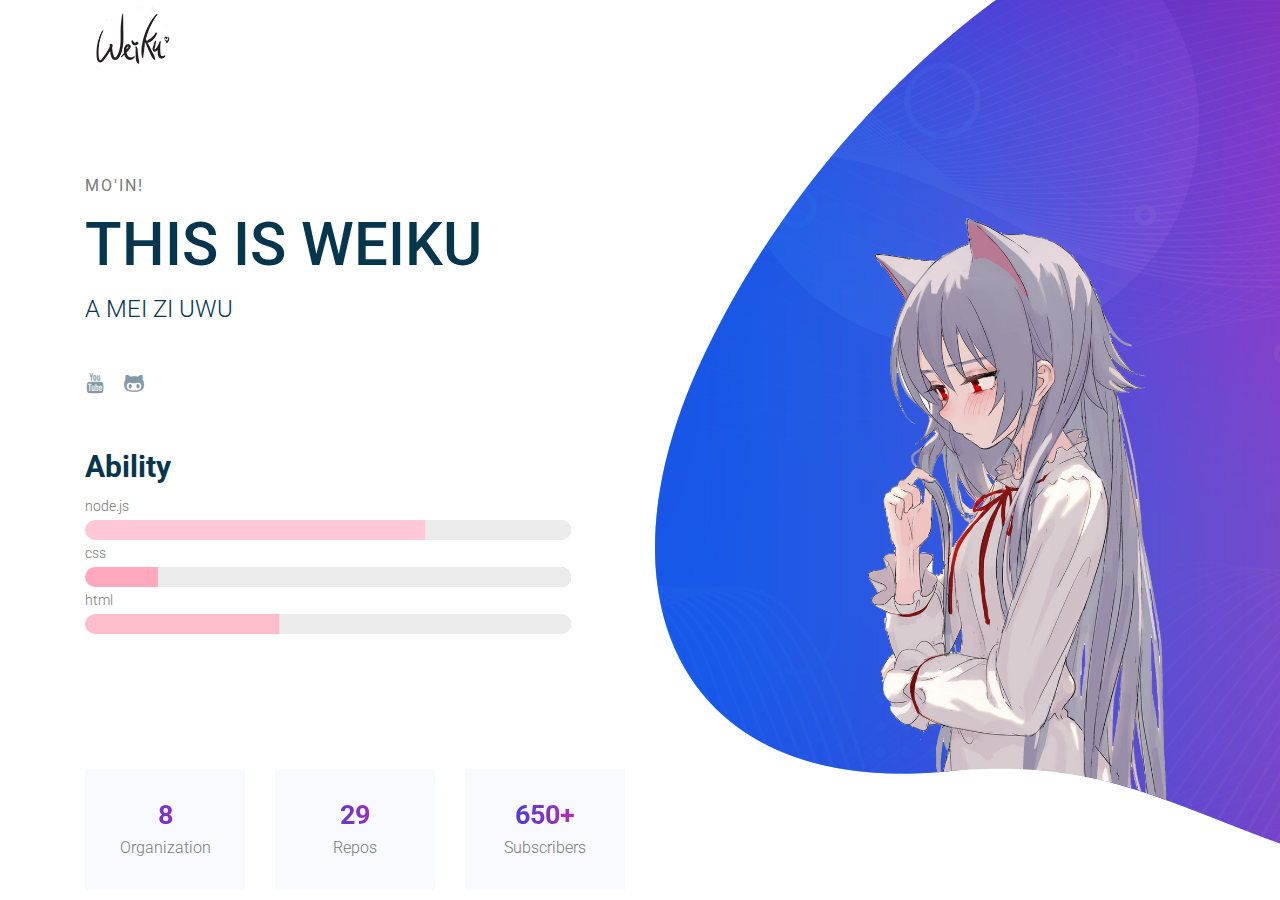
==== index.html @ 19d5941d "Update index.html" ====
<!doctype html>
<html lang="en">

<head>
	<!-- Required meta tags -->
	<title>WeiKuOuO - An Useless Person</title>

	<meta charset="utf-8">
	<meta name="viewport" content="width=device-width, initial-scale=1, shrink-to-fit=no">
	<link rel="icon" href="img/favicon.png" type="image/png">

	<meta property="og:url" content="https://weikuouo.tk" />
	<meta property="og:title" content="WeiKuOuO - An Useless Person" />
	<meta property="og:type" content="website" />
	<meta property="og:description" content="I'm and student who come from Kaohsiung, Taiwan." />
	<meta property="og:image" content="https://weikuouo.tk/img/logo.png" />
	
	<link rel="apple-touch-icon" sizes="198x180" href="https://weikuouo.tk/img/logo.png">
	<link rel="shortcut icon" href="https://weikuouo.tk/img/logo.png">
	<meta name="apple-mobile-web-app-title" content="WeiKuOuO - A Useless Person qwq">
	<meta name="application-name" content="WeiKuOuO - A Useless Person qwq">
	<meta name="msapplication-TileColor" content="#ffb3c6">
	<meta name="msapplication-TileImage" content="https://weikuouo.tk/img/logo.png">
	<meta name="theme-color" content="#ffb3c6">
  
	<!-- Bootstrap CSS -->
	<link rel="stylesheet" href="css/bootstrap.css">
  <link rel="stylesheet" href="css/themify-icons.css">
	<!-- main css -->
	<link rel="stylesheet" href="css/style.css">
</head>

<body>

	<!--================ Start Header Area =================-->
	<header class="header_area">
		<div class="main_menu">
			<nav class="navbar navbar-expand-lg navbar-light">
				<div class="container">
					<!-- Brand and toggle get grouped for better mobile display -->
          <a class="navbar-brand logo_h" href="index.html"><img src="img/logo.png" alt=""></a>
					<a class="navbar-brand logo_inner_page" href="index.html"><img src="img/logo2.png" alt=""></a>      
					<button class="navbar-toggler" type="button" data-toggle="collapse" data-target="#navbarSupportedContent"
					 aria-controls="navbarSupportedContent" aria-expanded="false" aria-label="Toggle navigation">
						<span class="icon-bar"></span>
						<span class="icon-bar"></span>
						<span class="icon-bar"></span>
					</button>
				</div>
			</nav>
		</div>
	</header>
	<!--================ End Header Area =================-->

	<!--================ Start Home Banner Area =================-->
	<section class="home_banner_area">
		<div class="banner_inner">
			<div class="container">
				<div class="row align-items-center justify-content-between">
					<div class="col-lg-6">
						<div class="banner_content">
							<h3>Mo'in!</h3>
							<h1 class="text-uppercase">This is Weiku</h1>
							<h5 class="text-uppercase">A Mei zi uwu</h5>
							<div class="social_icons my-5">
								<a target= "_blank", href="https://www.youtube.com/channel/UCuER7v8bBXWcgDQYhP0sdjA?view_as=subscriber"><i class="ti-youtube"></i></a>
								<a target= "_blank", href="https://github.com/WeiKuOuO"><i class="ti-github"></i></a>
							</div>
						</div>
						<div class="banner_content">
							<h2>Ability</h2>
							<h7>node.js</h7>
							<div class="progressS-bar progressNODEJS-bar--normal">
								<div class="progressNODEJS-bar__bar"></div>
							</div>
							<h7>css</h7>
							<div class="progressS-bar progressCSS-bar--normal">
								<div class="progressCSS-bar__bar"></div>
							</div>
							<h7>html</h7>
							<div class="progressS-bar progressHTML-bar--normal">
								<div class="progressHTML-bar__bar"></div>
							</div>
						</div>
					</div>
					<div class="col-lg-4">
						<div class="home_right_img">
							<img class="img-fluid" src="img/banner/home-right.png" alt="">
						</div>
					</div>
				</div>
			</div>
		</div>
		
	</section>
	
	<section class="statistics_area">
		<div class="container">
			<div class="row justify-content-lg-start justify-content-center">
				<div class="col-lg-2 col-md-3">
					<div class="statistics_item">
						<h3><span class="counter">8</span></h3>
						<p>Organization</p>
					</div>
				</div>
				<div class="col-lg-2 col-md-3">
					<div class="statistics_item">
						<h3><span class="counter">29</span></h3>
						<p>Repos</p>
					</div>
				</div>
				<div class="col-lg-2 col-md-3">
					<div class="statistics_item">
						<h3><span class="counter">650+</span></h3>
						<p>Subscribers</p>
					</div>
				</div>
			</div>
		</div>
	</section>




	<!-- Optional JavaScript -->
	<!-- jQuery first, then Popper.js, then Bootstrap JS -->
	<script src="js/jquery-3.2.1.min.js"></script>
	<script src="js/popper.js"></script>
	<script src="js/bootstrap.min.js"></script>
	<script src="js/stellar.js"></script>
	<script src="vendors/isotope/imagesloaded.pkgd.min.js"></script>
	<script src="vendors/isotope/isotope-min.js"></script>
	<script src="vendors/owl-carousel/owl.carousel.min.js"></script>
	<script src="js/jquery.ajaxchimp.min.js"></script>
	<script src="js/mail-script.js"></script>
	<!--gmaps Js-->
	<script src="https://maps.googleapis.com/maps/api/js?key=AIzaSyCjCGmQ0Uq4exrzdcL6rvxywDDOvfAu6eE"></script>
	<script src="js/gmaps.min.js"></script>
	<script src="js/theme.js"></script>
</body>

</html>
---- css/themify-icons.css ----
@font-face {
	font-family: 'themify';
	src:url('../fonts/themify.eot?-fvbane');
	src:url('../fonts/themify.eot?#iefix-fvbane') format('embedded-opentype'),
		url('../fonts/themify.woff?-fvbane') format('woff'),
		url('../fonts/themify.ttf?-fvbane') format('truetype'),
		url('../fonts/themify.svg?-fvbane#themify') format('svg');
	font-weight: normal;
	font-style: normal;
}

[class^="ti-"], [class*=" ti-"] {
	font-family: 'themify';
	speak: none;
	font-style: normal;
	font-weight: normal;
	font-variant: normal;
	text-transform: none;
	line-height: 1;

	/* Better Font Rendering =========== */
	-webkit-font-smoothing: antialiased;
	-moz-osx-font-smoothing: grayscale;
}

.ti-wand:before {
	content: "\e600";
}
.ti-volume:before {
	content: "\e601";
}
.ti-user:before {
	content: "\e602";
}
.ti-unlock:before {
	content: "\e603";
}
.ti-unlink:before {
	content: "\e604";
}
.ti-trash:before {
	content: "\e605";
}
.ti-thought:before {
	content: "\e606";
}
.ti-target:before {
	content: "\e607";
}
.ti-tag:before {
	content: "\e608";
}
.ti-tablet:before {
	content: "\e609";
}
.ti-star:before {
	content: "\e60a";
}
.ti-spray:before {
	content: "\e60b";
}
.ti-signal:before {
	content: "\e60c";
}
.ti-shopping-cart:before {
	content: "\e60d";
}
.ti-shopping-cart-full:before {
	content: "\e60e";
}
.ti-settings:before {
	content: "\e60f";
}
.ti-search:before {
	content: "\e610";
}
.ti-zoom-in:before {
	content: "\e611";
}
.ti-zoom-out:before {
	content: "\e612";
}
.ti-cut:before {
	content: "\e613";
}
.ti-ruler:before {
	content: "\e614";
}
.ti-ruler-pencil:before {
	content: "\e615";
}
.ti-ruler-alt:before {
	content: "\e616";
}
.ti-bookmark:before {
	content: "\e617";
}
.ti-bookmark-alt:before {
	content: "\e618";
}
.ti-reload:before {
	content: "\e619";
}
.ti-plus:before {
	content: "\e61a";
}
.ti-pin:before {
	content: "\e61b";
}
.ti-pencil:before {
	content: "\e61c";
}
.ti-pencil-alt:before {
	content: "\e61d";
}
.ti-paint-roller:before {
	content: "\e61e";
}
.ti-paint-bucket:before {
	content: "\e61f";
}
.ti-na:before {
	content: "\e620";
}
.ti-mobile:before {
	content: "\e621";
}
.ti-minus:before {
	content: "\e622";
}
.ti-medall:before {
	content: "\e623";
}
.ti-medall-alt:before {
	content: "\e624";
}
.ti-marker:before {
	content: "\e625";
}
.ti-marker-alt:before {
	content: "\e626";
}
.ti-arrow-up:before {
	content: "\e627";
}
.ti-arrow-right:before {
	content: "\e628";
}
.ti-arrow-left:before {
	content: "\e629";
}
.ti-arrow-down:before {
	content: "\e62a";
}
.ti-lock:before {
	content: "\e62b";
}
.ti-location-arrow:before {
	content: "\e62c";
}
.ti-link:before {
	content: "\e62d";
}
.ti-layout:before {
	content: "\e62e";
}
.ti-layers:before {
	content: "\e62f";
}
.ti-layers-alt:before {
	content: "\e630";
}
.ti-key:before {
	content: "\e631";
}
.ti-import:before {
	content: "\e632";
}
.ti-image:before {
	content: "\e633";
}
.ti-heart:before {
	content: "\e634";
}
.ti-heart-broken:before {
	content: "\e635";
}
.ti-hand-stop:before {
	content: "\e636";
}
.ti-hand-open:before {
	content: "\e637";
}
.ti-hand-drag:before {
	content: "\e638";
}
.ti-folder:before {
	content: "\e639";
}
.ti-flag:before {
	content: "\e63a";
}
.ti-flag-alt:before {
	content: "\e63b";
}
.ti-flag-alt-2:before {
	content: "\e63c";
}
.ti-eye:before {
	content: "\e63d";
}
.ti-export:before {
	content: "\e63e";
}
.ti-exchange-vertical:before {
	content: "\e63f";
}
.ti-desktop:before {
	content: "\e640";
}
.ti-cup:before {
	content: "\e641";
}
.ti-crown:before {
	content: "\e642";
}
.ti-comments:before {
	content: "\e643";
}
.ti-comment:before {
	content: "\e644";
}
.ti-comment-alt:before {
	content: "\e645";
}
.ti-close:before {
	content: "\e646";
}
.ti-clip:before {
	content: "\e647";
}
.ti-angle-up:before {
	content: "\e648";
}
.ti-angle-right:before {
	content: "\e649";
}
.ti-angle-left:before {
	content: "\e64a";
}
.ti-angle-down:before {
	content: "\e64b";
}
.ti-check:before {
	content: "\e64c";
}
.ti-check-box:before {
	content: "\e64d";
}
.ti-camera:before {
	content: "\e64e";
}
.ti-announcement:before {
	content: "\e64f";
}
.ti-brush:before {
	content: "\e650";
}
.ti-briefcase:before {
	content: "\e651";
}
.ti-bolt:before {
	content: "\e652";
}
.ti-bolt-alt:before {
	content: "\e653";
}
.ti-blackboard:before {
	content: "\e654";
}
.ti-bag:before {
	content: "\e655";
}
.ti-move:before {
	content: "\e656";
}
.ti-arrows-vertical:before {
	content: "\e657";
}
.ti-arrows-horizontal:before {
	content: "\e658";
}
.ti-fullscreen:before {
	content: "\e659";
}
.ti-arrow-top-right:before {
	content: "\e65a";
}
.ti-arrow-top-left:before {
	content: "\e65b";
}
.ti-arrow-circle-up:before {
	content: "\e65c";
}
.ti-arrow-circle-right:before {
	content: "\e65d";
}
.ti-arrow-circle-left:before {
	content: "\e65e";
}
.ti-arrow-circle-down:before {
	content: "\e65f";
}
.ti-angle-double-up:before {
	content: "\e660";
}
.ti-angle-double-right:before {
	content: "\e661";
}
.ti-angle-double-left:before {
	content: "\e662";
}
.ti-angle-double-down:before {
	content: "\e663";
}
.ti-zip:before {
	content: "\e664";
}
.ti-world:before {
	content: "\e665";
}
.ti-wheelchair:before {
	content: "\e666";
}
.ti-view-list:before {
	content: "\e667";
}
.ti-view-list-alt:before {
	content: "\e668";
}
.ti-view-grid:before {
	content: "\e669";
}
.ti-uppercase:before {
	content: "\e66a";
}
.ti-upload:before {
	content: "\e66b";
}
.ti-underline:before {
	content: "\e66c";
}
.ti-truck:before {
	content: "\e66d";
}
.ti-timer:before {
	content: "\e66e";
}
.ti-ticket:before {
	content: "\e66f";
}
.ti-thumb-up:before {
	content: "\e670";
}
.ti-thumb-down:before {
	content: "\e671";
}
.ti-text:before {
	content: "\e672";
}
.ti-stats-up:before {
	content: "\e673";
}
.ti-stats-down:before {
	content: "\e674";
}
.ti-split-v:before {
	content: "\e675";
}
.ti-split-h:before {
	content: "\e676";
}
.ti-smallcap:before {
	content: "\e677";
}
.ti-shine:before {
	content: "\e678";
}
.ti-shift-right:before {
	content: "\e679";
}
.ti-shift-left:before {
	content: "\e67a";
}
.ti-shield:before {
	content: "\e67b";
}
.ti-notepad:before {
	content: "\e67c";
}
.ti-server:before {
	content: "\e67d";
}
.ti-quote-right:before {
	content: "\e67e";
}
.ti-quote-left:before {
	content: "\e67f";
}
.ti-pulse:before {
	content: "\e680";
}
.ti-printer:before {
	content: "\e681";
}
.ti-power-off:before {
	content: "\e682";
}
.ti-plug:before {
	content: "\e683";
}
.ti-pie-chart:before {
	content: "\e684";
}
.ti-paragraph:before {
	content: "\e685";
}
.ti-panel:before {
	content: "\e686";
}
.ti-package:before {
	content: "\e687";
}
.ti-music:before {
	content: "\e688";
}
.ti-music-alt:before {
	content: "\e689";
}
.ti-mouse:before {
	content: "\e68a";
}
.ti-mouse-alt:before {
	content: "\e68b";
}
.ti-money:before {
	content: "\e68c";
}
.ti-microphone:before {
	content: "\e68d";
}
.ti-menu:before {
	content: "\e68e";
}
.ti-menu-alt:before {
	content: "\e68f";
}
.ti-map:before {
	content: "\e690";
}
.ti-map-alt:before {
	content: "\e691";
}
.ti-loop:before {
	content: "\e692";
}
.ti-location-pin:before {
	content: "\e693";
}
.ti-list:before {
	content: "\e694";
}
.ti-light-bulb:before {
	content: "\e695";
}
.ti-Italic:before {
	content: "\e696";
}
.ti-info:before {
	content: "\e697";
}
.ti-infinite:before {
	content: "\e698";
}
.ti-id-badge:before {
	content: "\e699";
}
.ti-hummer:before {
	content: "\e69a";
}
.ti-home:before {
	content: "\e69b";
}
.ti-help:before {
	content: "\e69c";
}
.ti-headphone:before {
	content: "\e69d";
}
.ti-harddrives:before {
	content: "\e69e";
}
.ti-harddrive:before {
	content: "\e69f";
}
.ti-gift:before {
	content: "\e6a0";
}
.ti-game:before {
	content: "\e6a1";
}
.ti-filter:before {
	content: "\e6a2";
}
.ti-files:before {
	content: "\e6a3";
}
.ti-file:before {
	content: "\e6a4";
}
.ti-eraser:before {
	content: "\e6a5";
}
.ti-envelope:before {
	content: "\e6a6";
}
.ti-download:before {
	content: "\e6a7";
}
.ti-direction:before {
	content: "\e6a8";
}
.ti-direction-alt:before {
	content: "\e6a9";
}
.ti-dashboard:before {
	content: "\e6aa";
}
.ti-control-stop:before {
	content: "\e6ab";
}
.ti-control-shuffle:before {
	content: "\e6ac";
}
.ti-control-play:before {
	content: "\e6ad";
}
.ti-control-pause:before {
	content: "\e6ae";
}
.ti-control-forward:before {
	content: "\e6af";
}
.ti-control-backward:before {
	content: "\e6b0";
}
.ti-cloud:before {
	content: "\e6b1";
}
.ti-cloud-up:before {
	content: "\e6b2";
}
.ti-cloud-down:before {
	content: "\e6b3";
}
.ti-clipboard:before {
	content: "\e6b4";
}
.ti-car:before {
	content: "\e6b5";
}
.ti-calendar:before {
	content: "\e6b6";
}
.ti-book:before {
	content: "\e6b7";
}
.ti-bell:before {
	content: "\e6b8";
}
.ti-basketball:before {
	content: "\e6b9";
}
.ti-bar-chart:before {
	content: "\e6ba";
}
.ti-bar-chart-alt:before {
	content: "\e6bb";
}
.ti-back-right:before {
	content: "\e6bc";
}
.ti-back-left:before {
	content: "\e6bd";
}
.ti-arrows-corner:before {
	content: "\e6be";
}
.ti-archive:before {
	content: "\e6bf";
}
.ti-anchor:before {
	content: "\e6c0";
}
.ti-align-right:before {
	content: "\e6c1";
}
.ti-align-left:before {
	content: "\e6c2";
}
.ti-align-justify:before {
	content: "\e6c3";
}
.ti-align-center:before {
	content: "\e6c4";
}
.ti-alert:before {
	content: "\e6c5";
}
.ti-alarm-clock:before {
	content: "\e6c6";
}
.ti-agenda:before {
	content: "\e6c7";
}
.ti-write:before {
	content: "\e6c8";
}
.ti-window:before {
	content: "\e6c9";
}
.ti-widgetized:before {
	content: "\e6ca";
}
.ti-widget:before {
	content: "\e6cb";
}
.ti-widget-alt:before {
	content: "\e6cc";
}
.ti-wallet:before {
	content: "\e6cd";
}
.ti-video-clapper:before {
	content: "\e6ce";
}
.ti-video-camera:before {
	content: "\e6cf";
}
.ti-vector:before {
	content: "\e6d0";
}
.ti-themify-logo:before {
	content: "\e6d1";
}
.ti-themify-favicon:before {
	content: "\e6d2";
}
.ti-themify-favicon-alt:before {
	content: "\e6d3";
}
.ti-support:before {
	content: "\e6d4";
}
.ti-stamp:before {
	content: "\e6d5";
}
.ti-split-v-alt:before {
	content: "\e6d6";
}
.ti-slice:before {
	content: "\e6d7";
}
.ti-shortcode:before {
	content: "\e6d8";
}
.ti-shift-right-alt:before {
	content: "\e6d9";
}
.ti-shift-left-alt:before {
	content: "\e6da";
}
.ti-ruler-alt-2:before {
	content: "\e6db";
}
.ti-receipt:before {
	content: "\e6dc";
}
.ti-pin2:before {
	content: "\e6dd";
}
.ti-pin-alt:before {
	content: "\e6de";
}
.ti-pencil-alt2:before {
	content: "\e6df";
}
.ti-palette:before {
	content: "\e6e0";
}
.ti-more:before {
	content: "\e6e1";
}
.ti-more-alt:before {
	content: "\e6e2";
}
.ti-microphone-alt:before {
	content: "\e6e3";
}
.ti-magnet:before {
	content: "\e6e4";
}
.ti-line-double:before {
	content: "\e6e5";
}
.ti-line-dotted:before {
	content: "\e6e6";
}
.ti-line-dashed:before {
	content: "\e6e7";
}
.ti-layout-width-full:before {
	content: "\e6e8";
}
.ti-layout-width-default:before {
	content: "\e6e9";
}
.ti-layout-width-default-alt:before {
	content: "\e6ea";
}
.ti-layout-tab:before {
	content: "\e6eb";
}
.ti-layout-tab-window:before {
	content: "\e6ec";
}
.ti-layout-tab-v:before {
	content: "\e6ed";
}
.ti-layout-tab-min:before {
	content: "\e6ee";
}
.ti-layout-slider:before {
	content: "\e6ef";
}
.ti-layout-slider-alt:before {
	content: "\e6f0";
}
.ti-layout-sidebar-right:before {
	content: "\e6f1";
}
.ti-layout-sidebar-none:before {
	content: "\e6f2";
}
.ti-layout-sidebar-left:before {
	content: "\e6f3";
}
.ti-layout-placeholder:before {
	content: "\e6f4";
}
.ti-layout-menu:before {
	content: "\e6f5";
}
.ti-layout-menu-v:before {
	content: "\e6f6";
}
.ti-layout-menu-separated:before {
	content: "\e6f7";
}
.ti-layout-menu-full:before {
	content: "\e6f8";
}
.ti-layout-media-right-alt:before {
	content: "\e6f9";
}
.ti-layout-media-right:before {
	content: "\e6fa";
}
.ti-layout-media-overlay:before {
	content: "\e6fb";
}
.ti-layout-media-overlay-alt:before {
	content: "\e6fc";
}
.ti-layout-media-overlay-alt-2:before {
	content: "\e6fd";
}
.ti-layout-media-left-alt:before {
	content: "\e6fe";
}
.ti-layout-media-left:before {
	content: "\e6ff";
}
.ti-layout-media-center-alt:before {
	content: "\e700";
}
.ti-layout-media-center:before {
	content: "\e701";
}
.ti-layout-list-thumb:before {
	content: "\e702";
}
.ti-layout-list-thumb-alt:before {
	content: "\e703";
}
.ti-layout-list-post:before {
	content: "\e704";
}
.ti-layout-list-large-image:before {
	content: "\e705";
}
.ti-layout-line-solid:before {
	content: "\e706";
}
.ti-layout-grid4:before {
	content: "\e707";
}
.ti-layout-grid3:before {
	content: "\e708";
}
.ti-layout-grid2:before {
	content: "\e709";
}
.ti-layout-grid2-thumb:before {
	content: "\e70a";
}
.ti-layout-cta-right:before {
	content: "\e70b";
}
.ti-layout-cta-left:before {
	content: "\e70c";
}
.ti-layout-cta-center:before {
	content: "\e70d";
}
.ti-layout-cta-btn-right:before {
	content: "\e70e";
}
.ti-layout-cta-btn-left:before {
	content: "\e70f";
}
.ti-layout-column4:before {
	content: "\e710";
}
.ti-layout-column3:before {
	content: "\e711";
}
.ti-layout-column2:before {
	content: "\e712";
}
.ti-layout-accordion-separated:before {
	content: "\e713";
}
.ti-layout-accordion-merged:before {
	content: "\e714";
}
.ti-layout-accordion-list:before {
	content: "\e715";
}
.ti-ink-pen:before {
	content: "\e716";
}
.ti-info-alt:before {
	content: "\e717";
}
.ti-help-alt:before {
	content: "\e718";
}
.ti-headphone-alt:before {
	content: "\e719";
}
.ti-hand-point-up:before {
	content: "\e71a";
}
.ti-hand-point-right:before {
	content: "\e71b";
}
.ti-hand-point-left:before {
	content: "\e71c";
}
.ti-hand-point-down:before {
	content: "\e71d";
}
.ti-gallery:before {
	content: "\e71e";
}
.ti-face-smile:before {
	content: "\e71f";
}
.ti-face-sad:before {
	content: "\e720";
}
.ti-credit-card:before {
	content: "\e721";
}
.ti-control-skip-forward:before {
	content: "\e722";
}
.ti-control-skip-backward:before {
	content: "\e723";
}
.ti-control-record:before {
	content: "\e724";
}
.ti-control-eject:before {
	content: "\e725";
}
.ti-comments-smiley:before {
	content: "\e726";
}
.ti-brush-alt:before {
	content: "\e727";
}
.ti-youtube:before {
	content: "\e728";
}
.ti-vimeo:before {
	content: "\e729";
}
.ti-twitter:before {
	content: "\e72a";
}
.ti-time:before {
	content: "\e72b";
}
.ti-tumblr:before {
	content: "\e72c";
}
.ti-skype:before {
	content: "\e72d";
}
.ti-share:before {
	content: "\e72e";
}
.ti-share-alt:before {
	content: "\e72f";
}
.ti-rocket:before {
	content: "\e730";
}
.ti-pinterest:before {
	content: "\e731";
}
.ti-new-window:before {
	content: "\e732";
}
.ti-microsoft:before {
	content: "\e733";
}
.ti-list-ol:before {
	content: "\e734";
}
.ti-linkedin:before {
	content: "\e735";
}
.ti-layout-sidebar-2:before {
	content: "\e736";
}
.ti-layout-grid4-alt:before {
	content: "\e737";
}
.ti-layout-grid3-alt:before {
	content: "\e738";
}
.ti-layout-grid2-alt:before {
	content: "\e739";
}
.ti-layout-column4-alt:before {
	content: "\e73a";
}
.ti-layout-column3-alt:before {
	content: "\e73b";
}
.ti-layout-column2-alt:before {
	content: "\e73c";
}
.ti-instagram:before {
	content: "\e73d";
}
.ti-google:before {
	content: "\e73e";
}
.ti-github:before {
	content: "\e73f";
}
.ti-flickr:before {
	content: "\e740";
}
.ti-facebook:before {
	content: "\e741";
}
.ti-dropbox:before {
	content: "\e742";
}
.ti-dribbble:before {
	content: "\e743";
}
.ti-apple:before {
	content: "\e744";
}
.ti-android:before {
	content: "\e745";
}
.ti-save:before {
	content: "\e746";
}
.ti-save-alt:before {
	content: "\e747";
}
.ti-yahoo:before {
	content: "\e748";
}
.ti-wordpress:before {
	content: "\e749";
}
.ti-vimeo-alt:before {
	content: "\e74a";
}
.ti-twitter-alt:before {
	content: "\e74b";
}
.ti-tumblr-alt:before {
	content: "\e74c";
}
.ti-trello:before {
	content: "\e74d";
}
.ti-stack-overflow:before {
	content: "\e74e";
}
.ti-soundcloud:before {
	content: "\e74f";
}
.ti-sharethis:before {
	content: "\e750";
}
.ti-sharethis-alt:before {
	content: "\e751";
}
.ti-reddit:before {
	content: "\e752";
}
.ti-pinterest-alt:before {
	content: "\e753";
}
.ti-microsoft-alt:before {
	content: "\e754";
}
.ti-linux:before {
	content: "\e755";
}
.ti-jsfiddle:before {
	content: "\e756";
}
.ti-joomla:before {
	content: "\e757";
}
.ti-html5:before {
	content: "\e758";
}
.ti-flickr-alt:before {
	content: "\e759";
}
.ti-email:before {
	content: "\e75a";
}
.ti-drupal:before {
	content: "\e75b";
}
.ti-dropbox-alt:before {
	content: "\e75c";
}
.ti-css3:before {
	content: "\e75d";
}
.ti-rss:before {
	content: "\e75e";
}
.ti-rss-alt:before {
	content: "\e75f";
}
---- css/style.css ----
@import url("https://fonts.googleapis.com/css?family=Roboto:300,400,500,700");body{font-size:14px;line-height:27px;font-weight:300;font-family:"Roboto",sans-serif;color:#797979}h1,h2,h3,h4,h5,h6{font-family:"Roboto",sans-serif;font-weight:700;color:#05364d}.section-margin{margin:50px 0}@media (min-width: 600px){.section-margin{margin:80px 0}}@media (min-width: 1200px){.section-margin{margin:120px 0}}@media (min-width: 1200px){.pb-xl-300px{padding-bottom:300px !important}}ul{list-style-type:none;margin:0;padding:0}.list{list-style:none;margin:0px;padding:0px}a{text-decoration:none;transition:all 0.3s ease-in-out}a:hover,a:focus{text-decoration:none;outline:none}button:focus{outline:none;box-shadow:none}button.primary_btn{border:0}.mt-25{margin-top:25px}.p0{padding-left:0px;padding-right:0px}.white_bg{background:#fff !important}.mb-50{margin-bottom:50px}.ml-15{margin-left:15px}.ml-20{margin-left:20px}.mt-35{margin-top:35px}.mt-40{margin-top:40px}.mt-50{margin-top:50px}.section_gap{padding:140px 0}@media (max-width: 1199px){.section_gap{padding:80px 0}}.section_gap_top{padding-top:140px}@media (max-width: 1199px){.section_gap_top{padding-top:80px}}.section_gap_bottom{padding-bottom:140px}@media (max-width: 1199px){.section_gap_bottom{padding-bottom:80px}}.main_title{margin-bottom:80px}@media (max-width: 1199px){.main_title{margin-bottom:40px}}.main_title p.top_text{text-transform:uppercase;letter-spacing:2px;font-weight:500;position:relative;margin-bottom:10px}.main_title p.top_text span{position:relative;top:-2px;display:inline-block;margin-left:5px;width:80px;height:4px;background:rgba(237,35,159,0.6);filter:blur(4px);-o-filter:blur(4px);-ms-filter:blur(4px);-moz-filter:blur(4px);-webkit-filter:blur(4px);border-radius:5px}.main_title h2{font-size:42px;font-weight:700;margin-bottom:0px;line-height:52px;text-transform:capitalize}@media (max-width: 767px){.main_title h2{font-size:30px;line-height:34px}}@media (max-width: 991px){.main_title h2 br{display:none}}.gradient-bg,.primary_btn2:before,.navbar .nav .nav-item.submenu ul .nav-item:hover .nav-link,.footer_area .footer_social a:hover{background:-webkit-linear-gradient(90deg, #1345e6 0%, #ed239f 100%);background:-moz-linear-gradient(90deg, #1345e6 0%, #ed239f 100%);background:-o-linear-gradient(90deg, #1345e6 0%, #ed239f 100%);background:linear-gradient(90deg, #1345e6 0%, #ed239f 100%)}.border-gradient{border-image:-webkit-linear-gradient(90deg, #1345e6 0%, #ed239f 100%);border-image:-moz-linear-gradient(90deg, #1345e6 0%, #ed239f 100%);border-image:-o-linear-gradient(90deg, #1345e6 0%, #ed239f 100%);border-image:linear-gradient(90deg, #1345e6 0%, #ed239f 100%)}.gradient-bg2{background:-webkit-linear-gradient(90deg, #1345e6 0%, #ed239f 100%);background:-moz-linear-gradient(90deg, #1345e6 0%, #ed239f 100%);background:-o-linear-gradient(90deg, #1345e6 0%, #ed239f 100%);background:linear-gradient(90deg, #1345e6 0%, #ed239f 100%)}.gradient-color,.home_banner_area .banner_content .social_icons a:hover,.statistics_item h3{background:-webkit-linear-gradient(90deg, #1345e6 0%, #ed239f 100%);background:-moz-linear-gradient(90deg, #1345e6 0%, #ed239f 100%);background:-o-linear-gradient(90deg, #1345e6 0%, #ed239f 100%);background:linear-gradient(90deg, #1345e6 0%, #ed239f 100%);-webkit-background-clip:text;-webkit-text-fill-color:transparent}.primary_btn{display:inline-block;background:linear-gradient(to right, #1345e6 0%, #ed239f 51%, #1345e6 100%);color:#fff;letter-spacing:0px;font-family:"Roboto",sans-serif;font-weight:500;font-size:14px;line-height:50px;padding:0 38px;outline:none !important;text-align:center;cursor:pointer;text-transform:uppercase;border-radius:5px;background-size:200% auto}.primary_btn:hover{background-position:right center;color:#fff}.primary_btn2{font-size:13px;font-weight:500;text-transform:uppercase;color:#05364d;display:inline-block;position:relative;-webkit-transition:all 0.4s ease 0s;-moz-transition:all 0.4s ease 0s;-o-transition:all 0.4s ease 0s;transition:all 0.4s ease 0s}.primary_btn2:before{content:'';position:absolute;left:0px;bottom:-2px;width:50px;height:2px;-webkit-transition:all 0.4s ease 0s;-moz-transition:all 0.4s ease 0s;-o-transition:all 0.4s ease 0s;transition:all 0.4s ease 0s}.overlay{position:absolute;left:0;top:0;height:100%;width:100%}.header_area{position:absolute;width:100%;z-index:9999;background:transparent}.header_area .logo_inner_page{display:none}.header_area.header_inner_page .navbar-brand{display:none}.header_area.header_inner_page .logo_inner_page{display:block}.header_area .menu_nav{width:100%;margin-left:140px}@media (max-width: 991px){.header_area .menu_nav{margin-left:0px}}.header_area .navbar-brand{margin-right:0px}.header_area.navbar_fixed .main_menu{position:fixed;width:100%;top:-70px;left:0;right:0;background:#ffffff;transform:translateY(70px);transition:transform 500ms ease, background 500ms ease;-webkit-transition:transform 500ms ease, background 500ms ease;box-shadow:0px 3px 16px 0px rgba(0,0,0,0.1)}.header_area.navbar_fixed .main_menu .navbar .nav .nav-item .nav-link{line-height:70px}.navbar{background:transparent;padding:0px;border:0px;border-radius:0px;width:100%}.navbar .nav .nav-item{margin-right:40px}.navbar .nav .nav-item .nav-link{font:500 14px/100px "Roboto",sans-serif;text-transform:uppercase;color:#05364d;padding:0px;font-size:12px;display:inline-block}.navbar .nav .nav-item .nav-link:after{display:none}.navbar .nav .nav-item:hover .nav-link,.navbar .nav .nav-item.active .nav-link{color:#efb6df}.navbar .nav .nav-item.submenu{position:relative}.navbar .nav .nav-item.submenu ul{border:none;padding:0px;border-radius:0px;box-shadow:none;margin:0px;background:#fff}@media (min-width: 992px){.navbar .nav .nav-item.submenu ul{position:absolute;top:120%;left:0px;min-width:200px;text-align:left;opacity:0;transition:all 300ms ease-in;visibility:hidden;display:block;border:none;padding:0px;border-radius:0px;box-shadow:0px 10px 30px 0px rgba(0,0,0,0.1)}}.navbar .nav .nav-item.submenu ul:before{content:"";width:0;height:0;border-style:solid;border-width:10px 10px 0 10px;border-color:#eeeeee transparent transparent transparent;position:absolute;right:24px;top:45px;z-index:3;opacity:0;transition:all 400ms linear}.navbar .nav .nav-item.submenu ul .nav-item{display:block;float:none;margin-right:0px;border-bottom:1px solid #ededed;margin-left:0px;transition:all 0.4s linear}.navbar .nav .nav-item.submenu ul .nav-item .nav-link{line-height:45px;color:#05364d;padding:0px 30px;transition:all 150ms linear;display:block;text-transform:capitalize;margin-right:0px}.navbar .nav .nav-item.submenu ul .nav-item:last-child{border-bottom:none}.navbar .nav .nav-item.submenu ul .nav-item:hover .nav-link{color:#fff}@media (min-width: 992px){.navbar .nav .nav-item.submenu:hover ul{visibility:visible;opacity:1;top:100%}}.navbar .nav .nav-item.submenu:hover ul .nav-item{margin-top:0px}.navbar .nav .nav-item:last-child{margin-right:0px}.header_area.header_inner_page .nav-item .nav-link{color:#fff}.header_area.header_inner_page.navbar_fixed .main_menu{background:#8034c3}@media (max-width: 991px){.header_area.header_inner_page .navbar{background:#8034c3}}.home_banner_area{background:url(../img/banner/home-banner.png) no-repeat top center;background-position:center;background-size:cover;min-height:890px}@media (max-width: 991px){.home_banner_area{min-height:750px}}@media (max-width: 767px){.home_banner_area{background:#ffffff}}.home_banner_area .banner_inner{width:100%;min-height:890px}@media (max-width: 991px){.home_banner_area .banner_inner{min-height:750px}}.home_banner_area .banner_inner .home_right_img{padding-top:197px}@media (max-width: 991px){.home_banner_area .banner_inner .home_right_img{display:none}}.home_banner_area .banner_content{text-align:left}@media (max-width: 991px){.home_banner_area .banner_content{margin-top:150px}}.home_banner_area .banner_content h3{font-size:16px;font-weight:400;text-transform:uppercase;margin-bottom:20px;letter-spacing:2px;color:#797979}.home_banner_area .banner_content h1{margin-top:20px;font-size:60px;font-weight:500;line-height:60px;margin-bottom:20px}@media (max-width: 767px){.home_banner_area .banner_content h1{font-size:35px;line-height:42px}}.home_banner_area .banner_content h5{font-size:24px;font-weight:300;margin-bottom:0px}@media (max-width: 767px){.home_banner_area .banner_content h5{line-height:36px}}.home_banner_area .banner_content .social_icons a{color:rgba(5,54,77,0.5);font-size:20px;display:inline-block;margin-right:16px;cursor:pointer;-webkit-transition:all 0.4s ease 0s;-moz-transition:all 0.4s ease 0s;-o-transition:all 0.4s ease 0s;transition:all 0.4s ease 0s}.home_banner_area .banner_content .primary_btn{margin-right:20px}.banner_area{position:relative;z-index:1}@media (max-width: 1199px){.banner_area{min-height:350px}}.banner_area .banner_inner{position:relative;overflow:hidden;width:100%;min-height:450px;background:url(../img/banner/common-banner.png) no-repeat right bottom;background-size:cover;z-index:1}@media (max-width: 1199px){.banner_area .banner_inner{min-height:350px}}.banner_area .banner_inner .banner_content{margin-left:50px;margin-top:40px}@media (max-width: 991px){.banner_area .banner_inner .banner_content{margin-left:0px}}.banner_area .banner_inner .banner_content h2{color:#fff;font-size:45px;font-family:"Roboto",sans-serif;margin-bottom:10px;text-transform:uppercase;font-weight:700}@media (max-width: 991px){.banner_area .banner_inner .banner_content h2{font-size:30px}}.banner_area .banner_inner .banner_content .page_link a{font-size:12px;text-transform:uppercase;color:#fff;font-family:"Roboto",sans-serif;padding-left:20px;padding-right:8px;position:relative}.banner_area .banner_inner .banner_content .page_link a:before{font-family:'themify';speak:none;font-style:normal;font-weight:normal;font-variant:normal;text-transform:none;line-height:1;-webkit-font-smoothing:antialiased;content:"\e649";position:absolute;right:-14px;top:50%;-webkit-transform:translateY(-50%);-moz-transform:translateY(-50%);-ms-transform:translateY(-50%);-o-transform:translateY(-50%);transform:translateY(-50%)}.banner_area .banner_inner .banner_content .page_link a:last-child{margin-right:0px}.banner_area .banner_inner .banner_content .page_link a:last-child:before{display:none}.l_blog_item .l_blog_text .date{margin-top:24px;margin-bottom:15px}.l_blog_item .l_blog_text .date a{font-size:12px}.l_blog_item .l_blog_text h4{font-size:18px;color:#05364d;border-bottom:1px solid #eeeeee;margin-bottom:0px;padding-bottom:20px;-webkit-transition:all 0.4s ease 0s;-moz-transition:all 0.4s ease 0s;-o-transition:all 0.4s ease 0s;transition:all 0.4s ease 0s}.l_blog_item .l_blog_text h4:hover{color:#1345e6}.l_blog_item .l_blog_text p{margin-bottom:0px;padding-top:20px}.causes_slider .owl-dots{text-align:center;margin-top:80px}.causes_slider .owl-dots .owl-dot{height:14px;width:14px;background:#eeeeee;display:inline-block;margin-right:7px}.causes_slider .owl-dots .owl-dot:last-child{margin-right:0px}.causes_slider .owl-dots .owl-dot.active{background:#1345e6}.causes_item{background:#fff}.causes_item .causes_img{position:relative}.causes_item .causes_img .c_parcent{position:absolute;bottom:0px;width:100%;left:0px;height:3px;background:rgba(255,255,255,0.5)}.causes_item .causes_img .c_parcent span{width:70%;height:3px;background:#1345e6;position:absolute;left:0px;bottom:0px}.causes_item .causes_img .c_parcent span:before{content:"75%";position:absolute;right:-10px;bottom:0px;background:#1345e6;color:#fff;padding:0px 5px}.causes_item .causes_text{padding:30px 35px 40px 30px}.causes_item .causes_text h4{color:#05364d;font-size:18px;font-weight:600;margin-bottom:15px;cursor:pointer}.causes_item .causes_text h4:hover{color:#1345e6}.causes_item .causes_text p{font-size:14px;line-height:24px;font-weight:300;margin-bottom:0px}.causes_item .causes_bottom a{width:50%;border:1px solid #1345e6;text-align:center;float:left;line-height:50px;background:#1345e6;color:#fff;font-size:14px;font-weight:500}.causes_item .causes_bottom a+a{border-color:#eeeeee;background:#fff;font-size:14px;color:#05364d}.latest_blog_area{background:#f9f9ff}.single-recent-blog-post{margin-bottom:30px}.single-recent-blog-post .thumb{overflow:hidden}.single-recent-blog-post .thumb img{transition:all 0.7s linear}.single-recent-blog-post .details{padding-top:30px}.single-recent-blog-post .details .sec_h4{line-height:24px;padding:10px 0px 13px;transition:all 0.3s linear}.single-recent-blog-post .date{font-size:14px;line-height:24px;font-weight:400}.single-recent-blog-post:hover img{transform:scale(1.23) rotate(10deg)}.tags .tag_btn{font-size:12px;font-weight:500;line-height:20px;border:1px solid #eeeeee;display:inline-block;padding:1px 18px;text-align:center;color:#05364d}.tags .tag_btn:before{background:#1345e6}.tags .tag_btn+.tag_btn{margin-left:2px}.blog_categorie_area{padding-top:30px;padding-bottom:30px}@media (min-width: 900px){.blog_categorie_area{padding-top:80px;padding-bottom:80px}}@media (min-width: 1100px){.blog_categorie_area{padding-top:120px;padding-bottom:120px}}.categories_post{position:relative;text-align:center;cursor:pointer}.categories_post img{max-width:100%}.categories_post .categories_details{position:absolute;top:20px;left:20px;right:20px;bottom:20px;background:rgba(34,34,34,0.75);color:#fff;transition:all 0.3s linear;display:flex;align-items:center;justify-content:center}.categories_post .categories_details h5{margin-bottom:0px;font-size:18px;line-height:26px;text-transform:uppercase;color:#fff;position:relative}.categories_post .categories_details p{font-weight:300;font-size:14px;line-height:26px;margin-bottom:0px}.categories_post .categories_details .border_line{margin:10px 0px;background:#fff;width:100%;height:1px}.categories_post:hover .categories_details{background:rgba(222,99,32,0.85)}.blog_item{margin-bottom:50px}.blog_details{padding:30px 0 20px 10px;box-shadow:0px 10px 20px 0px rgba(221,221,221,0.3)}@media (min-width: 768px){.blog_details{padding:60px 30px 35px 35px}}.blog_details p{margin-bottom:30px}.blog_details h2{font-size:18px;font-weight:600;margin-bottom:8px}@media (min-width: 768px){.blog_details h2{font-size:24px;margin-bottom:15px}}.blog-info-link li{float:left;font-size:14px}.blog-info-link li a{color:#999999}.blog-info-link li i,.blog-info-link li span{font-size:13px;margin-right:5px}.blog-info-link li::after{content:"|";padding-left:10px;padding-right:10px}.blog-info-link li:last-child::after{display:none}.blog-info-link::after{content:"";display:block;clear:both;display:table}.blog_item_img{position:relative}.blog_item_img .blog_item_date{position:absolute;bottom:-10px;left:10px;display:block;color:#fff;background:#1345e6;padding:8px 15px;border-radius:5px}@media (min-width: 768px){.blog_item_img .blog_item_date{bottom:-20px;left:40px;padding:13px 30px}}.blog_item_img .blog_item_date h3{font-size:22px;font-weight:600;color:#fff;margin-bottom:0;line-height:1.2}@media (min-width: 768px){.blog_item_img .blog_item_date h3{font-size:30px}}.blog_item_img .blog_item_date p{margin-bottom:0}@media (min-width: 768px){.blog_item_img .blog_item_date p{font-size:18px}}.blog_right_sidebar .widget_title{font-size:20px;margin-bottom:40px}.blog_right_sidebar .widget_title::after{content:"";display:block;padding-top:15px;border-bottom:1px solid #f0e9ff}.blog_right_sidebar .single_sidebar_widget{background:#fbf9ff;padding:30px;margin-bottom:30px}.blog_right_sidebar .search_widget .form-control{height:50px;border-color:#f0e9ff;font-size:13px;color:#999999;padding-left:20px;border-radius:0;border-right:0}.blog_right_sidebar .search_widget .form-control::placeholder{color:#999999}.blog_right_sidebar .search_widget .form-control:focus{border-color:#f0e9ff;outline:0;box-shadow:none}.blog_right_sidebar .search_widget .input-group button{background:#fff;border-left:0;border:1px solid #f0e9ff;padding:4px 15px;border-left:0}.blog_right_sidebar .search_widget .input-group button i,.blog_right_sidebar .search_widget .input-group button span{font-size:14px;color:#999999}.blog_right_sidebar .newsletter_widget .form-control{height:50px;border-color:#f0e9ff;font-size:13px;color:#999999;padding-left:20px;border-radius:0}.blog_right_sidebar .newsletter_widget .form-control::placeholder{color:#999999}.blog_right_sidebar .newsletter_widget .form-control:focus{border-color:#f0e9ff;outline:0;box-shadow:none}.blog_right_sidebar .newsletter_widget .input-group button{background:#fff;border-left:0;border:1px solid #f0e9ff;padding:4px 15px;border-left:0}.blog_right_sidebar .newsletter_widget .input-group button i,.blog_right_sidebar .newsletter_widget .input-group button span{font-size:14px;color:#999999}.blog_right_sidebar .post_category_widget .cat-list li{border-bottom:1px solid #f0e9ff;transition:all 0.3s ease 0s;padding-bottom:12px}.blog_right_sidebar .post_category_widget .cat-list li:last-child{border-bottom:0}.blog_right_sidebar .post_category_widget .cat-list li a{font-size:14px;line-height:20px;color:#888888}.blog_right_sidebar .post_category_widget .cat-list li a p{margin-bottom:0px}.blog_right_sidebar .post_category_widget .cat-list li+li{padding-top:15px}.blog_right_sidebar .post_category_widget .cat-list li:hover a{color:#1345e6}.blog_right_sidebar .popular_post_widget .post_item .media-body{justify-content:center;align-self:center;padding-left:20px}.blog_right_sidebar .popular_post_widget .post_item .media-body h3{font-size:16px;line-height:20px;margin-bottom:6px;transition:all 0.3s linear}.blog_right_sidebar .popular_post_widget .post_item .media-body h3:hover{color:#1345e6}.blog_right_sidebar .popular_post_widget .post_item .media-body p{font-size:14px;line-height:21px;margin-bottom:0px}.blog_right_sidebar .popular_post_widget .post_item+.post_item{margin-top:20px}.blog_right_sidebar .tag_cloud_widget ul li{display:inline-block}.blog_right_sidebar .tag_cloud_widget ul li a{display:inline-block;border:1px solid #eeeeee;background:#fff;padding:4px 20px;margin-bottom:8px;margin-right:5px;transition:all 0.3s ease 0s;color:#888888;font-size:13px}.blog_right_sidebar .tag_cloud_widget ul li a:hover{background:#1345e6;color:#fff}.blog_right_sidebar .instagram_feeds .instagram_row{display:flex;margin-right:-6px;margin-left:-6px}.blog_right_sidebar .instagram_feeds .instagram_row li{width:33.33%;float:left;padding-right:6px;padding-left:6px;margin-bottom:15px}.blog_right_sidebar .br{width:100%;height:1px;background:#eee;margin:30px 0px}.blog-pagination{margin-top:80px}.blog-pagination .page-link{font-size:14px;position:relative;display:block;padding:0;text-align:center;margin-left:-1px;line-height:45px;width:45px;height:45px;border-radius:0 !important;color:#8a8a8a;border:1px solid #f0e9ff;margin-right:10px}.blog-pagination .page-link i,.blog-pagination .page-link span{font-size:13px}.blog-pagination .page-link:hover{background-color:#fbf9ff}.blog-pagination .page-item.active .page-link{background-color:#fbf9ff;border-color:#f0e9ff;color:#888888}.blog-pagination .page-item:last-child .page-link{margin-right:0}.single-post-area .blog_details{box-shadow:none;padding:0}.single-post-area .social-links{padding-top:10px}.single-post-area .social-links li{display:inline-block;margin-bottom:10px}.single-post-area .social-links li a{color:#cccccc;padding:7px;font-size:14px;transition:all 0.2s linear}.single-post-area .social-links li a:hover{color:#05364d}.single-post-area .blog_details{padding-top:26px}.single-post-area .blog_details p{margin-bottom:20px}.single-post-area .quote-wrapper{background:rgba(130,139,178,0.1);padding:15px;line-height:1.733;color:#888888;font-style:italic;margin-top:25px;margin-bottom:25px}@media (min-width: 768px){.single-post-area .quote-wrapper{padding:30px}}.single-post-area .quotes{background:#fff;padding:15px 15px 15px 20px;border-left:2px solid #1345e6}@media (min-width: 768px){.single-post-area .quotes{padding:25px 25px 25px 30px}}.single-post-area .arrow{position:absolute}.single-post-area .arrow i,.single-post-area .arrow span{font-size:20px;font-weight:600}.single-post-area .thumb .overlay-bg{background:rgba(0,0,0,0.8)}.single-post-area .navigation-top{padding-top:15px;border-top:1px solid #f0e9ff}.single-post-area .navigation-top p{margin-bottom:0}.single-post-area .navigation-top .like-info{font-size:14px}.single-post-area .navigation-top .like-info i,.single-post-area .navigation-top .like-info span{font-size:16px;margin-right:5px}.single-post-area .navigation-top .comment-count{font-size:14px}.single-post-area .navigation-top .comment-count i,.single-post-area .navigation-top .comment-count span{font-size:16px;margin-right:5px}.single-post-area .navigation-top .social-icons li{display:inline-block;margin-right:15px}.single-post-area .navigation-top .social-icons li:last-child{margin:0}.single-post-area .navigation-top .social-icons li i,.single-post-area .navigation-top .social-icons li span{font-size:14px;color:#999999}.single-post-area .navigation-top .social-icons li:hover i,.single-post-area .navigation-top .social-icons li:hover span{color:#1345e6}.single-post-area .blog-author{padding:40px 30px;background:#fbf9ff;margin-top:50px}@media (max-width: 600px){.single-post-area .blog-author{padding:20px 8px}}.single-post-area .blog-author img{width:90px;height:90px;border-radius:50%;margin-right:30px}@media (max-width: 600px){.single-post-area .blog-author img{margin-right:15px;width:45px;height:45px}}.single-post-area .blog-author a{display:inline-block}.single-post-area .blog-author p{margin-bottom:0}.single-post-area .blog-author h4{font-size:16px}.single-post-area .navigation-area{border-bottom:1px solid #eee;padding-bottom:30px;margin-top:55px}.single-post-area .navigation-area p{margin-bottom:0px}.single-post-area .navigation-area h4{font-size:18px;line-height:25px;color:#05364d}.single-post-area .navigation-area .nav-left{text-align:left}.single-post-area .navigation-area .nav-left .thumb{margin-right:20px;background:#000}.single-post-area .navigation-area .nav-left .thumb img{-webkit-transition:all 0.4s ease 0s;-moz-transition:all 0.4s ease 0s;-o-transition:all 0.4s ease 0s;transition:all 0.4s ease 0s}.single-post-area .navigation-area .nav-left i,.single-post-area .navigation-area .nav-left span{margin-left:20px;opacity:0;-webkit-transition:all 0.4s ease 0s;-moz-transition:all 0.4s ease 0s;-o-transition:all 0.4s ease 0s;transition:all 0.4s ease 0s}.single-post-area .navigation-area .nav-left:hover i,.single-post-area .navigation-area .nav-left:hover span{opacity:1}.single-post-area .navigation-area .nav-left:hover .thumb img{opacity:.5}@media (max-width: 767px){.single-post-area .navigation-area .nav-left{margin-bottom:30px}}.single-post-area .navigation-area .nav-right{text-align:right}.single-post-area .navigation-area .nav-right .thumb{margin-left:20px;background:#000}.single-post-area .navigation-area .nav-right .thumb img{-webkit-transition:all 0.4s ease 0s;-moz-transition:all 0.4s ease 0s;-o-transition:all 0.4s ease 0s;transition:all 0.4s ease 0s}.single-post-area .navigation-area .nav-right i,.single-post-area .navigation-area .nav-right span{margin-right:20px;opacity:0;-webkit-transition:all 0.4s ease 0s;-moz-transition:all 0.4s ease 0s;-o-transition:all 0.4s ease 0s;transition:all 0.4s ease 0s}.single-post-area .navigation-area .nav-right:hover i,.single-post-area .navigation-area .nav-right:hover span{opacity:1}.single-post-area .navigation-area .nav-right:hover .thumb img{opacity:.5}@media (max-width: 991px){.single-post-area .sidebar-widgets{padding-bottom:0px}}.comments-area{background:transparent;border-top:1px solid #eee;padding:45px 0;margin-top:50px}@media (max-width: 414px){.comments-area{padding:50px 8px}}.comments-area h4{margin-bottom:35px;color:#05364d;font-size:18px}.comments-area h5{font-size:16px;margin-bottom:0px}.comments-area a{color:#05364d}.comments-area .comment-list{padding-bottom:48px}.comments-area .comment-list:last-child{padding-bottom:0px}.comments-area .comment-list.left-padding{padding-left:25px}@media (max-width: 413px){.comments-area .comment-list .single-comment h5{font-size:12px}.comments-area .comment-list .single-comment .date{font-size:11px}.comments-area .comment-list .single-comment .comment{font-size:10px}}.comments-area .thumb{margin-right:20px}.comments-area .thumb img{width:70px;height:70px;border-radius:50%}.comments-area .date{font-size:14px;color:#cccccc;margin-bottom:0;margin-left:20px}.comments-area .comment{margin-bottom:10px;color:#777777}.comments-area .btn-reply{background-color:transparent;color:#888888;padding:5px 18px;font-size:14px;display:block;font-weight:400;-webkit-transition:all 0.4s ease 0s;-moz-transition:all 0.4s ease 0s;-o-transition:all 0.4s ease 0s;transition:all 0.4s ease 0s}.comments-area .btn-reply:hover{color:#1345e6}.comment-form{border-top:1px solid #eee;padding-top:45px;margin-top:50px;margin-bottom:20px}.comment-form .form-group{margin-bottom:30px}.comment-form h4{margin-bottom:40px;font-size:18px;line-height:22px;color:#05364d}.comment-form .name{padding-left:0px}@media (max-width: 767px){.comment-form .name{padding-right:0px;margin-bottom:1rem}}.comment-form .email{padding-right:0px}@media (max-width: 991px){.comment-form .email{padding-left:0px}}.comment-form .form-control{border:1px solid #f0e9ff;border-radius:5px;height:48px;padding-left:18px;font-size:13px;background:transparent}.comment-form .form-control:focus{outline:0;box-shadow:none}.comment-form .form-control::placeholder{font-weight:300;color:#999999}.comment-form .form-control::placeholder{color:#777777}.comment-form textarea{padding-top:18px;border-radius:12px;height:100% !important}.comment-form ::-webkit-input-placeholder{font-size:13px;color:#777}.comment-form ::-moz-placeholder{font-size:13px;color:#777}.comment-form :-ms-input-placeholder{font-size:13px;color:#777}.comment-form :-moz-placeholder{font-size:13px;color:#777}.contact-info{margin-bottom:12px}.contact-info__icon{margin-right:20px}.contact-info__icon i,.contact-info__icon span{color:#8f9195;font-size:27px}.contact-info .media-body h3{font-size:16px;margin-bottom:0}.contact-info .media-body h3 a{color:#05364d}.contact-info .media-body p{color:#999999}.contact-title{font-size:27px;font-weight:600;margin-bottom:20px}.form-contact label{color:#1345e6;font-size:14px}.form-contact .form-group{margin-bottom:15px}@media (min-width: 1000px){.form-contact .form-group{margin-bottom:30px}}.form-contact .form-control{border:1px solid #f0e9ff;border-radius:5px;height:48px;padding-left:18px;font-size:13px;background:transparent}.form-contact .form-control:focus{outline:0;box-shadow:none}.form-contact .form-control::placeholder{font-weight:300;color:#999999}.form-contact textarea{border-radius:12px;height:100% !important}.mb-20{margin-bottom:20px}.mb-30{margin-bottom:30px}.sample-text-area{padding:100px 0px}.sample-text-area .title_color{margin-bottom:30px}.sample-text-area p{line-height:26px}.sample-text-area p b{font-weight:bold;color:#1345e6}.sample-text-area p i{color:#1345e6;font-style:italic}.sample-text-area p sup{color:#1345e6;font-style:italic}.sample-text-area p sub{color:#1345e6;font-style:italic}.sample-text-area p del{color:#1345e6}.sample-text-area p u{color:#1345e6}.elements_button .title_color{margin-bottom:30px;color:#05364d}.title_color{color:#05364d}.button-group-area{margin-top:15px}.button-group-area:nth-child(odd){margin-top:40px}.button-group-area:first-child{margin-top:0px}.button-group-area .theme_btn{margin-right:10px}.button-group-area .link{text-decoration:underline;color:#05364d;background:transparent}.button-group-area .link:hover{color:#fff}.button-group-area .disable{background:transparent;color:#007bff;cursor:not-allowed}.button-group-area .disable:before{display:none}.primary{background:#52c5fd}.primary:before{background:#2faae6}.success{background:#4cd3e3}.success:before{background:#2ebccd}.info{background:#38a4ff}.info:before{background:#298cdf}.warning{background:#f4e700}.warning:before{background:#e1d608}.danger{background:#f54940}.danger:before{background:#e13b33}.primary-border{background:transparent;border:1px solid #52c5fd;color:#52c5fd}.primary-border:before{background:#52c5fd}.success-border{background:transparent;border:1px solid #4cd3e3;color:#4cd3e3}.success-border:before{background:#4cd3e3}.info-border{background:transparent;border:1px solid #38a4ff;color:#38a4ff}.info-border:before{background:#38a4ff}.warning-border{background:#fff;border:1px solid #f4e700;color:#f4e700}.warning-border:before{background:#f4e700}.danger-border{background:transparent;border:1px solid #f54940;color:#f54940}.danger-border:before{background:#f54940}.link-border{background:transparent;border:1px solid #1345e6;color:#1345e6}.link-border:before{background:#1345e6}.radius{border-radius:3px}.circle{border-radius:20px}.arrow span{padding-left:5px}.e-large{line-height:50px;padding-top:0px;padding-bottom:0px}.large{line-height:45px;padding-top:0px;padding-bottom:0px}.medium{line-height:30px;padding-top:0px;padding-bottom:0px}.small{line-height:25px;padding-top:0px;padding-bottom:0px}.general{line-height:38px;padding-top:0px;padding-bottom:0px}.generic-banner{margin-top:60px;text-align:center}.generic-banner .height{height:600px}@media (max-width: 767.98px){.generic-banner .height{height:400px}}.generic-banner .generic-banner-content h2{line-height:1.2em;margin-bottom:20px}@media (max-width: 991.98px){.generic-banner .generic-banner-content h2 br{display:none}}.generic-banner .generic-banner-content p{text-align:center;font-size:16px}@media (max-width: 991.98px){.generic-banner .generic-banner-content p br{display:none}}.generic-content h1{font-weight:600}.about-generic-area{background:#fff}.about-generic-area p{margin-bottom:20px}.white-bg{background:#fff}.section-top-border{padding:50px 0;border-top:1px dotted #eee}.switch-wrap{margin-bottom:10px}.switch-wrap p{margin:0}.sample-text-area{padding:100px 0 70px 0}.sample-text{margin-bottom:0}.text-heading{margin-bottom:30px;font-size:24px}.typo-list{margin-bottom:10px}@media (max-width: 767px){.typo-sec{margin-bottom:30px}}@media (max-width: 767px){.element-wrap{margin-top:30px}}b,sup,sub,u,del{color:#f8b600}h1{font-size:36px}h2{font-size:30px}h3{font-size:24px}h4{font-size:18px}h5{font-size:16px}h6{font-size:14px}.typography h1,.typography h2,.typography h3,.typography h4,.typography h5,.typography h6{color:#777777}.button-area .border-top-generic{padding:70px 15px;border-top:1px dotted #eee}.button-group-area .genric-btn{margin-right:10px;margin-top:10px}.button-group-area .genric-btn:last-child{margin-right:0}.circle{border-radius:20px}.genric-btn{display:inline-block;outline:none;line-height:40px;padding:0 30px;font-size:.8em;text-align:center;text-decoration:none;font-weight:500;cursor:pointer;-webkit-transition:all 0.3s ease 0s;-moz-transition:all 0.3s ease 0s;-o-transition:all 0.3s ease 0s;transition:all 0.3s ease 0s}.genric-btn:focus{outline:none}.genric-btn.e-large{padding:0 40px;line-height:50px}.genric-btn.large{line-height:45px}.genric-btn.medium{line-height:30px}.genric-btn.small{line-height:25px}.genric-btn.radius{border-radius:3px}.genric-btn.circle{border-radius:20px}.genric-btn.arrow{display:-webkit-inline-box;display:-ms-inline-flexbox;display:inline-flex;-webkit-box-align:center;-ms-flex-align:center;align-items:center}.genric-btn.arrow span{margin-left:10px}.genric-btn.default{color:#222222;background:#f9f9ff;border:1px solid transparent}.genric-btn.default:hover{border:1px solid #f9f9ff;background:#fff}.genric-btn.default-border{border:1px solid #f9f9ff;background:#fff}.genric-btn.default-border:hover{color:#222222;background:#f9f9ff;border:1px solid transparent}.genric-btn.primary{color:#fff;background:#f8b600;border:1px solid transparent}.genric-btn.primary:hover{color:#f8b600;border:1px solid #f8b600;background:#fff}.genric-btn.primary-border{color:#f8b600;border:1px solid #f8b600;background:#fff}.genric-btn.primary-border:hover{color:#fff;background:#f8b600;border:1px solid transparent}.genric-btn.success{color:#fff;background:#4cd3e3;border:1px solid transparent}.genric-btn.success:hover{color:#4cd3e3;border:1px solid #4cd3e3;background:#fff}.genric-btn.success-border{color:#4cd3e3;border:1px solid #4cd3e3;background:#fff}.genric-btn.success-border:hover{color:#fff;background:#4cd3e3;border:1px solid transparent}.genric-btn.info{color:#fff;background:#38a4ff;border:1px solid transparent}.genric-btn.info:hover{color:#38a4ff;border:1px solid #38a4ff;background:#fff}.genric-btn.info-border{color:#38a4ff;border:1px solid #38a4ff;background:#fff}.genric-btn.info-border:hover{color:#fff;background:#38a4ff;border:1px solid transparent}.genric-btn.warning{color:#fff;background:#f4e700;border:1px solid transparent}.genric-btn.warning:hover{color:#f4e700;border:1px solid #f4e700;background:#fff}.genric-btn.warning-border{color:#f4e700;border:1px solid #f4e700;background:#fff}.genric-btn.warning-border:hover{color:#fff;background:#f4e700;border:1px solid transparent}.genric-btn.danger{color:#fff;background:#f44a40;border:1px solid transparent}.genric-btn.danger:hover{color:#f44a40;border:1px solid #f44a40;background:#fff}.genric-btn.danger-border{color:#f44a40;border:1px solid #f44a40;background:#fff}.genric-btn.danger-border:hover{color:#fff;background:#f44a40;border:1px solid transparent}.genric-btn.link{color:#222222;background:#f9f9ff;text-decoration:underline;border:1px solid transparent}.genric-btn.link:hover{color:#222222;border:1px solid #f9f9ff;background:#fff}.genric-btn.link-border{color:#222222;border:1px solid #f9f9ff;background:#fff;text-decoration:underline}.genric-btn.link-border:hover{color:#222222;background:#f9f9ff;border:1px solid transparent}.genric-btn.disable{color:#222222, 0.3;background:#f9f9ff;border:1px solid transparent;cursor:not-allowed}.generic-blockquote{padding:30px 50px 30px 30px;background:#fff;border-left:2px solid #f8b600}@media (max-width: 991px){.progress-table-wrap{overflow-x:scroll}}.progress-table{background:#fff;padding:15px 0px 30px 0px;min-width:800px}.progress-table .serial{width:11.83%;padding-left:30px}.progress-table .country{width:28.07%}.progress-table .visit{width:19.74%}.progress-table .percentage{width:40.36%;padding-right:50px}.progress-table .table-head{display:flex}.progress-table .table-head .serial,.progress-table .table-head .country,.progress-table .table-head .visit,.progress-table .table-head .percentage{color:#222222;line-height:40px;text-transform:uppercase;font-weight:500}.progress-table .table-row{padding:15px 0;border-top:1px solid #edf3fd;display:flex}.progress-table .table-row .serial,.progress-table .table-row .country,.progress-table .table-row .visit,.progress-table .table-row .percentage{display:flex;align-items:center}.progress-table .table-row .country img{margin-right:15px}.progress-table .table-row .percentage .progress{width:80%;border-radius:0px;background:transparent}.progress-table .table-row .percentage .progress .progress-bar{height:5px;line-height:5px}.progress-table .table-row .percentage .progress .progress-bar.color-1{background-color:#6382e6}.progress-table .table-row .percentage .progress .progress-bar.color-2{background-color:#e66686}.progress-table .table-row .percentage .progress .progress-bar.color-3{background-color:#f09359}.progress-table .table-row .percentage .progress .progress-bar.color-4{background-color:#73fbaf}.progress-table .table-row .percentage .progress .progress-bar.color-5{background-color:#73fbaf}.progress-table .table-row .percentage .progress .progress-bar.color-6{background-color:#6382e6}.progress-table .table-row .percentage .progress .progress-bar.color-7{background-color:#a367e7}.progress-table .table-row .percentage .progress .progress-bar.color-8{background-color:#e66686}.single-gallery-image{margin-top:30px;background-repeat:no-repeat !important;background-position:center center !important;background-size:cover !important;height:200px;-webkit-transition:all 0.3s ease 0s;-moz-transition:all 0.3s ease 0s;-o-transition:all 0.3s ease 0s;transition:all 0.3s ease 0s}.single-gallery-image:hover{opacity:.8}.list-style{width:14px;height:14px}.unordered-list li{position:relative;padding-left:30px;line-height:1.82em !important}.unordered-list li:before{content:"";position:absolute;width:14px;height:14px;border:3px solid #f8b600;background:#fff;top:4px;left:0;border-radius:50%}.ordered-list{margin-left:30px}.ordered-list li{list-style-type:decimal-leading-zero;color:#f8b600;font-weight:500;line-height:1.82em !important}.ordered-list li span{font-weight:300;color:#777777}.ordered-list-alpha li{margin-left:30px;list-style-type:lower-alpha;color:#f8b600;font-weight:500;line-height:1.82em !important}.ordered-list-alpha li span{font-weight:300;color:#777777}.ordered-list-roman li{margin-left:30px;list-style-type:lower-roman;color:#f8b600;font-weight:500;line-height:1.82em !important}.ordered-list-roman li span{font-weight:300;color:#777777}.single-input{display:block;width:100%;line-height:40px;border:none;outline:none;background:#f9f9ff;padding:0 20px}.single-input:focus{outline:none}.input-group-icon{position:relative}.input-group-icon .icon{position:absolute;left:20px;top:0;line-height:40px;z-index:3}.input-group-icon .icon i{color:#797979}.input-group-icon .single-input{padding-left:45px}.single-textarea{display:block;width:100%;line-height:40px;border:none;outline:none;background:#f9f9ff;padding:0 20px;height:100px;resize:none}.single-textarea:focus{outline:none}.single-input-primary{display:block;width:100%;line-height:40px;border:1px solid transparent;outline:none;background:#f9f9ff;padding:0 20px}.single-input-primary:focus{outline:none;border:1px solid #f8b600}.single-input-accent{display:block;width:100%;line-height:40px;border:1px solid transparent;outline:none;background:#f9f9ff;padding:0 20px}.single-input-accent:focus{outline:none;border:1px solid #eb6b55}.single-input-secondary{display:block;width:100%;line-height:40px;border:1px solid transparent;outline:none;background:#f9f9ff;padding:0 20px}.single-input-secondary:focus{outline:none;border:1px solid #f09359}.default-switch{width:35px;height:17px;border-radius:8.5px;background:#fff;position:relative;cursor:pointer}.default-switch input{position:absolute;left:0;top:0;right:0;bottom:0;width:100%;height:100%;opacity:0;cursor:pointer}.default-switch input+label{position:absolute;top:1px;left:1px;width:15px;height:15px;border-radius:50%;background:#f8b600;-webkit-transition:all 0.2s;-moz-transition:all 0.2s;-o-transition:all 0.2s;transition:all 0.2s;box-shadow:0px 4px 5px 0px rgba(0,0,0,0.2);cursor:pointer}.default-switch input:checked+label{left:19px}.single-element-widget{margin-bottom:30px}.primary-switch{width:35px;height:17px;border-radius:8.5px;background:#fff;position:relative;cursor:pointer}.primary-switch input{position:absolute;left:0;top:0;right:0;bottom:0;width:100%;height:100%;opacity:0}.primary-switch input+label{position:absolute;left:0;top:0;right:0;bottom:0;width:100%;height:100%}.primary-switch input+label:before{content:"";position:absolute;left:0;top:0;right:0;bottom:0;width:100%;height:100%;background:transparent;border-radius:8.5px;cursor:pointer;-webkit-transition:all 0.2s;-moz-transition:all 0.2s;-o-transition:all 0.2s;transition:all 0.2s}.primary-switch input+label:after{content:"";position:absolute;top:1px;left:1px;width:15px;height:15px;border-radius:50%;background:#fff;-webkit-transition:all 0.2s;-moz-transition:all 0.2s;-o-transition:all 0.2s;transition:all 0.2s;box-shadow:0px 4px 5px 0px rgba(0,0,0,0.2);cursor:pointer}.primary-switch input:checked+label:after{left:19px}.primary-switch input:checked+label:before{background:#f8b600}.confirm-switch{width:35px;height:17px;border-radius:8.5px;background:#fff;position:relative;cursor:pointer}.confirm-switch input{position:absolute;left:0;top:0;right:0;bottom:0;width:100%;height:100%;opacity:0}.confirm-switch input+label{position:absolute;left:0;top:0;right:0;bottom:0;width:100%;height:100%}.confirm-switch input+label:before{content:"";position:absolute;left:0;top:0;right:0;bottom:0;width:100%;height:100%;background:transparent;border-radius:8.5px;-webkit-transition:all 0.2s;-moz-transition:all 0.2s;-o-transition:all 0.2s;transition:all 0.2s;cursor:pointer}.confirm-switch input+label:after{content:"";position:absolute;top:1px;left:1px;width:15px;height:15px;border-radius:50%;background:#fff;-webkit-transition:all 0.2s;-moz-transition:all 0.2s;-o-transition:all 0.2s;transition:all 0.2s;box-shadow:0px 4px 5px 0px rgba(0,0,0,0.2);cursor:pointer}.confirm-switch input:checked+label:after{left:19px}.confirm-switch input:checked+label:before{background:#4cd3e3}.primary-checkbox{width:16px;height:16px;border-radius:3px;background:#fff;position:relative;cursor:pointer}.primary-checkbox input{position:absolute;left:0;top:0;right:0;bottom:0;width:100%;height:100%;opacity:0}.primary-checkbox input+label{position:absolute;left:0;top:0;right:0;bottom:0;width:100%;height:100%;border-radius:3px;cursor:pointer;border:1px solid #f1f1f1}.single-defination h4{color:#05364d}.primary-checkbox input:checked+label{background:url(../img/elements/primary-check.png) no-repeat center center/cover;border:none}.confirm-checkbox{width:16px;height:16px;border-radius:3px;background:#fff;position:relative;cursor:pointer}.confirm-checkbox input{position:absolute;left:0;top:0;right:0;bottom:0;width:100%;height:100%;opacity:0}.confirm-checkbox input+label{position:absolute;left:0;top:0;right:0;bottom:0;width:100%;height:100%;border-radius:3px;cursor:pointer;border:1px solid #f1f1f1}.confirm-checkbox input:checked+label{background:url(../img/elements/success-check.png) no-repeat center center/cover;border:none}.disabled-checkbox{width:16px;height:16px;border-radius:3px;background:#fff;position:relative;cursor:pointer}.disabled-checkbox input{position:absolute;left:0;top:0;right:0;bottom:0;width:100%;height:100%;opacity:0}.disabled-checkbox input+label{position:absolute;left:0;top:0;right:0;bottom:0;width:100%;height:100%;border-radius:3px;cursor:pointer;border:1px solid #f1f1f1}.disabled-checkbox input:disabled{cursor:not-allowed;z-index:3}.disabled-checkbox input:checked+label{background:url(../img/elements/disabled-check.png) no-repeat center center/cover;border:none}.primary-radio{width:16px;height:16px;border-radius:8px;background:#fff;position:relative;cursor:pointer}.primary-radio input{position:absolute;left:0;top:0;right:0;bottom:0;width:100%;height:100%;opacity:0}.primary-radio input+label{position:absolute;left:0;top:0;right:0;bottom:0;width:100%;height:100%;border-radius:8px;cursor:pointer;border:1px solid #f1f1f1}.primary-radio input:checked+label{background:url(../img/elements/primary-radio.png) no-repeat center center/cover;border:none}.confirm-radio{width:16px;height:16px;border-radius:8px;background:#fff;position:relative;cursor:pointer}.confirm-radio input{position:absolute;left:0;top:0;right:0;bottom:0;width:100%;height:100%;opacity:0}.confirm-radio input+label{position:absolute;left:0;top:0;right:0;bottom:0;width:100%;height:100%;border-radius:8px;cursor:pointer;border:1px solid #f1f1f1}.confirm-radio input:checked+label{background:url(../img/elements/success-radio.png) no-repeat center center/cover;border:none}.disabled-radio{width:16px;height:16px;border-radius:8px;background:#fff;position:relative;cursor:pointer}.disabled-radio input{position:absolute;left:0;top:0;right:0;bottom:0;width:100%;height:100%;opacity:0}.disabled-radio input+label{position:absolute;left:0;top:0;right:0;bottom:0;width:100%;height:100%;border-radius:8px;cursor:pointer;border:1px solid #f1f1f1}.disabled-radio input:disabled{cursor:not-allowed;z-index:3}.unordered-list{list-style:none;padding:0px;margin:0px}.ordered-list{list-style:none;padding:0px}.disabled-radio input:checked+label{background:url(../img/elements/disabled-radio.png) no-repeat center center/cover;border:none}.default-select{height:40px}.default-select .nice-select{border:none;border-radius:0px;height:40px;background:#fff;padding-left:20px;padding-right:40px}.default-select .nice-select .list{margin-top:0;border:none;border-radius:0px;box-shadow:none;width:100%;padding:10px 0 10px 0px}.default-select .nice-select .list .option{font-weight:300;-webkit-transition:all 0.3s ease 0s;-moz-transition:all 0.3s ease 0s;-o-transition:all 0.3s ease 0s;transition:all 0.3s ease 0s;line-height:28px;min-height:28px;font-size:12px;padding-left:20px}.default-select .nice-select .list .option.selected{color:#f8b600;background:transparent}.default-select .nice-select .list .option:hover{color:#f8b600;background:transparent}.default-select .current{margin-right:50px;font-weight:300}.default-select .nice-select::after{right:20px}@media (max-width: 991px){.left-align-p p{margin-top:20px}}.form-select{height:40px;width:100%}.form-select .nice-select{border:none;border-radius:0px;height:40px;background:#f9f9ff !important;padding-left:45px;padding-right:40px;width:100%}.form-select .nice-select .list{margin-top:0;border:none;border-radius:0px;box-shadow:none;width:100%;padding:10px 0 10px 0px}.mt-10{margin-top:10px}.form-select .nice-select .list .option{font-weight:300;-webkit-transition:all 0.3s ease 0s;-moz-transition:all 0.3s ease 0s;-o-transition:all 0.3s ease 0s;transition:all 0.3s ease 0s;line-height:28px;min-height:28px;font-size:12px;padding-left:45px}.form-select .nice-select .list .option.selected{color:#f8b600;background:transparent}.form-select .nice-select .list .option:hover{color:#f8b600;background:transparent}.form-select .current{margin-right:50px;font-weight:300}.form-select .nice-select::after{right:20px}.statistics_area{position:relative;margin-top:-121px}@media (max-width: 991px){.statistics_area{margin-top:0px}}.statistics_item{background:#f8faff;text-align:center;padding:30px 15px}@media (max-width: 767px){.statistics_item{margin-bottom:20px}}.statistics_item h3{font-size:27px;margin-bottom:5px}.statistics_item p{margin-bottom:0px;font-size:16px;line-height:24px}.about_area{position:relative}.about_area .main_title{margin-bottom:0px}.about_area h2{margin-bottom:30px}@media (max-width: 991px){.about_area h2{margin-bottom:20px}}.about_area .primary_btn{margin-top:40px}@media (max-width: 991px){.about_area .primary_btn{margin-top:20px}}.about_area .about_img{position:relative;right:220px}@media (max-width: 1480px){.about_area .about_img{right:0}.about_area .about_img img{max-width:100%;height:auto}}@media (max-width: 991px){.about_area .about_img{display:none}}.services_area{padding-bottom:110px}@media (max-width: 1199px){.services_area{padding-bottom:50px}}.service_item{padding:60px 30px;text-align:center;background:#f8faff;-webkit-transition:all 0.4s ease 0s;-moz-transition:all 0.4s ease 0s;-o-transition:all 0.4s ease 0s;transition:all 0.4s ease 0s}.service_item img{margin-bottom:45px}.service_item h4{color:#05364d;font-size:20px;font-weight:500;margin-bottom:20px;text-transform:capitalize;-webkit-transition:all 0.4s ease 0s;-moz-transition:all 0.4s ease 0s;-o-transition:all 0.4s ease 0s;transition:all 0.4s ease 0s}.service_item p{margin-bottom:0px;-webkit-transition:all 0.4s ease 0s;-moz-transition:all 0.4s ease 0s;-o-transition:all 0.4s ease 0s;transition:all 0.4s ease 0s}.service_item:hover{background:#5f30ff}.service_item:hover h4,.service_item:hover p,.service_item:hover .primary_btn2{color:#ffffff}.service_item:hover .primary_btn2:before{background:#ffffff}.portfolio_area{padding-bottom:110px}@media (max-width: 991px){.portfolio_area{padding-bottom:50px}}.portfolio_area .filters ul{padding-left:0;margin-bottom:30px}@media (max-width: 991px){.portfolio_area .filters ul{margin-bottom:20px}}.portfolio_area .filters ul li{display:inline-block;margin-right:40px;font-size:13px;font-weight:400;text-transform:uppercase;color:#05364d;cursor:pointer;-webkit-transition:all 0.4s ease 0s;-moz-transition:all 0.4s ease 0s;-o-transition:all 0.4s ease 0s;transition:all 0.4s ease 0s}.portfolio_area .filters ul li:hover,.portfolio_area .filters ul li.active{color:#1345e6}@media (max-width: 767px){.portfolio_area .filters ul li{margin-right:20px}}.single_portfolio{position:relative;margin-bottom:30px}@media (max-width: 767px){.single_portfolio{margin-bottom:35px}}.single_portfolio .overlay{-webkit-transition:all 0.4s ease 0s;-moz-transition:all 0.4s ease 0s;-o-transition:all 0.4s ease 0s;transition:all 0.4s ease 0s}.single_portfolio .short_info{position:absolute;bottom:44px;left:80px;color:#ffffff;opacity:0;visibility:hidden;-webkit-transition:all 0.4s ease 0s;-moz-transition:all 0.4s ease 0s;-o-transition:all 0.4s ease 0s;transition:all 0.4s ease 0s}.single_portfolio .short_info h4{text-transform:capitalize;font-size:20px;font-weight:500;margin-bottom:5px}.single_portfolio .short_info h4 a{color:#ffffff}.single_portfolio .short_info p{margin-bottom:0px}.single_portfolio:hover .overlay{top:20px;left:20px;background:rgba(19,69,230,0.9)}.single_portfolio:hover .short_info{bottom:24px;left:60px;opacity:1;visibility:visible}.portfolio_details_inner .row{margin-bottom:35px}@media (max-width: 480px){.portfolio_details_inner .row{margin-bottom:30px}}.portfolio_details_inner p{margin-bottom:30px;font-size:14px}.portfolio_details_inner p:last-child{margin-bottom:0px}.portfolio_details_inner .portfolio_right_text{padding:30px;background:#f8faff;margin-top:10px}.portfolio_details_inner .portfolio_right_text h4{font-size:20px;text-transform:capitalize !important;margin-bottom:10px}.portfolio_details_inner .portfolio_right_text p{margin-bottom:25px;font-size:14px}.portfolio_details_inner .portfolio_right_text .list li{margin-bottom:7px;font-weight:normal;font-size:14px}.portfolio_details_inner .portfolio_right_text .list li span{font-family:"Roboto",sans-serif;color:#000000;font-size:16px;font-weight:500;width:97px;display:inline-block}.portfolio_details_inner .portfolio_right_text .list li:last-child{margin-bottom:0px}.portfolio_details_inner .portfolio_right_text .list li i{color:#f1cd09}.blog-area{padding-bottom:110px}@media (max-width: 991px){.blog-area{padding-bottom:50px}}.single-blog{margin-bottom:30px;-webkit-transition:all 0.4s ease 0s;-moz-transition:all 0.4s ease 0s;-o-transition:all 0.4s ease 0s;transition:all 0.4s ease 0s}.single-blog p{margin-bottom:0px}.single-blog .thumb{overflow:hidden}.single-blog .thumb img{width:100%;-webkit-transition:all 0.4s ease 0s;-moz-transition:all 0.4s ease 0s;-o-transition:all 0.4s ease 0s;transition:all 0.4s ease 0s}.single-blog .short_details{background:#f8faff;padding:32px 30px 37px;-webkit-transition:all 0.4s ease 0s;-moz-transition:all 0.4s ease 0s;-o-transition:all 0.4s ease 0s;transition:all 0.4s ease 0s}.single-blog .meta-top a{display:inline-block;color:#797979;margin-right:30px;-webkit-transition:all 0.4s ease 0s;-moz-transition:all 0.4s ease 0s;-o-transition:all 0.4s ease 0s;transition:all 0.4s ease 0s}.single-blog .meta-top a i{margin-right:10px}.single-blog .meta-top a:hover{color:#1345e6}.single-blog h4{font-size:20px;margin-top:20px;margin-bottom:15px;-webkit-transition:all 0.4s ease 0s;-moz-transition:all 0.4s ease 0s;-o-transition:all 0.4s ease 0s;transition:all 0.4s ease 0s}@media (max-width: 991px){.single-blog h4{margin-top:20px;margin-bottom:8px}}.single-blog h4 a{color:#05364d}.single-blog .text-wrap{margin-bottom:22px}.single-blog .text-wrap p{font-size:15px}.single-blog .primary_btn2:hover{color:#ed239f}.single-blog:hover{box-shadow:0px 10px 20px rgba(5,54,77,0.1)}.single-blog:hover .short_details{background:#ffffff}.single-blog:hover img{transform:scale(1.1)}.single-brand-item{margin:0 auto}.single-brand-item img{cursor:pointer;-webkit-transition:all 0.4s ease 0s;-moz-transition:all 0.4s ease 0s;-o-transition:all 0.4s ease 0s;transition:all 0.4s ease 0s}.testimonial_area{padding-bottom:100px}@media (min-width: 600px){.testimonial_area{padding-bottom:180px}}@media (min-width: 1200px){.testimonial_area{padding-bottom:390px}}.testimonial-slider{position:relative;z-index:1}.testimonial-slider::after{content:"";display:block;position:absolute;top:0;left:-130px;width:665px;height:550px;transform:scale(0.8);background:url(../img/testimonials/testimonial-bg.png) left center no-repeat;background-size:cover;z-index:-1;display:none}@media (min-width: 992px){.testimonial-slider::after{display:block}}@media (min-width: 1200px){.testimonial-slider::after{width:665px;height:550px;transform:scale(1)}}.testimonial-slider .testimonial-item{margin-top:30px}@media (min-width: 992px){.testimonial-slider .testimonial-item{margin-top:150px}}.testimonial-slider .owl-item img{width:200px;height:225px;margin-right:auto;margin-left:auto;border-radius:0 40px 0 40px;box-shadow:-1px 7px 20px 0px rgba(5,54,77,0.2)}.testimonial-slider h4{font-size:20px;margin-bottom:4px}.testimonial-slider small{font-size:14px;font-weight:300}.testimonial-slider p{color:#5b6d75}.testimonial-slider .owl-dots{position:absolute;left:50%;padding-top:20px;transform:translateX(-50%)}@media (min-width: 992px){.testimonial-slider .owl-dots{left:70%}}.testimonial-slider .owl-dots .owl-dot span{background:#c8cfda}.testimonial-slider .owl-dots .owl-dot.active span{background:#5f30ff}.star_rating{list-style-type:none;margin:0;padding:0}.star_rating li{display:inline-block;margin-right:6px}.star_rating li:last-child{margin-right:0}.star_rating li i,.star_rating li span{color:#ffd804;font-size:15px}.star_rating li.disable i,.star_rating li.disable span{color:#aeb9be}@media (max-width: 1619px){.header_area .navbar .search{margin-left:40px}}@media (max-width: 1199px){.header_area .navbar .nav .nav-item{margin-right:28px}.home_banner_area .banner_inner{padding:100px 0px}.header_area .navbar .primary_btn{margin-left:40px}.home_banner_area .banner_inner .banner_content h2 br{display:none;font-size:36px}.home_banner_area .banner_inner .banner_content h2{font-size:36px;line-height:45px}}@media (max-width: 991px){.navbar-toggler{border:none;border-radius:0px;padding:0px;cursor:pointer;margin-top:27px;margin-bottom:23px}.header_area .navbar{background:#ffffff;box-shadow:0px 3px 16px 0px rgba(0,0,0,0.1)}.navbar-toggler[aria-expanded="false"] span:nth-child(2){opacity:1}.navbar-toggler[aria-expanded="true"] span:nth-child(2){opacity:0}.navbar-toggler[aria-expanded="true"] span:first-child{transform:rotate(-45deg);position:relative;top:7.5px}.navbar-toggler[aria-expanded="true"] span:last-child{transform:rotate(45deg);bottom:6px;position:relative}.navbar-toggler span{display:block;width:25px;height:3px;background:#05364d;margin:auto;margin-bottom:4px;transition:all 400ms linear;cursor:pointer}.navbar .container{padding-left:15px;padding-right:15px}.nav{padding:0px 0px}.header_area+section,.header_area+row,.header_area+div{margin-top:117px}.header_top .nav{padding:0px}.header_area .navbar .nav .nav-item .nav-link{line-height:40px;margin-right:0px;display:block;border-bottom:1px solid #ededed33;border-radius:0px}.header_area .navbar .search{margin-left:0px}.header_area .navbar-collapse{max-height:340px;overflow-y:scroll}.header_area .navbar .nav .nav-item.submenu ul .nav-item .nav-link{padding:0px 15px}.header_area .navbar .nav .nav-item{margin-right:0px}.header_area+section,.header_area+row,.header_area+div{margin-top:0px}.header_area.navbar_fixed .main_menu .navbar .nav .nav-item .nav-link{line-height:40px}.home_banner_area{margin-top:0}.home_right_img{display:none}.footer_area{padding-top:80px !important;padding-bottom:80px !important;background-image:none !important;background-color:#fcf8ff}.categories_post img{width:100%}.categories_post{max-width:360px;margin:0 auto}.blog_categorie_area .col-lg-4{margin-top:30px}.blog_area{padding-bottom:80px}.single-post-area .blog_right_sidebar{margin-top:30px}.contact_info{margin-bottom:50px}.home_banner_area .donation_inner{margin-bottom:-30px}.home_banner_area .dontation_item{max-width:350px;margin:auto}.footer_area .col-sm-6{margin-bottom:30px}.footer_area .footer_inner{margin-bottom:-30px}.news_widget{padding-left:0px}.home_banner_area .banner_inner .home_left_img{display:none}.header_area .navbar .primary_btn{display:none}.left_side_text{margin-bottom:50px}.price_item{max-width:360px;margin:0px auto 30px}.price_inner{margin-bottom:-30px}}@media (max-width: 767px){.home_banner_area{min-height:300px}.home_banner_area .banner_inner{min-height:300px;padding-top:155px;padding-bottom:0px}.home_banner_area .banner_inner .banner_content{margin-top:0px}.home_banner_area .banner_inner .banner_content .primary_btn{display:none}.blog_info.text-right{text-align:left !important;margin-bottom:10px}.home_banner_area .banner_inner .banner_content h3{font-size:30px}.home_banner_area .banner_inner .banner_content p br{display:none}.home_banner_area .banner_inner .banner_content h3 span{line-height:45px;padding-bottom:0px;padding-top:0px}.footer_area .f_title{margin-bottom:20px}.footer-bottom{text-align:center}.footer-bottom .footer-social{text-align:center;margin-top:15px}.made_life_inner .nav.nav-tabs li{flex:0 0 50%;max-width:50%;margin-bottom:15px}.made_life_inner .nav.nav-tabs{margin-bottom:-15px}.made_life_area.made_white .left_side_text{margin-bottom:0px;margin-top:30px}}@media (max-width: 575px){.header_area+section,.header_area+row,.header_area+div{margin-top:0px}.home_banner_area .banner_inner .banner_content h2{font-size:28px;line-height:38px}.home_banner_area{min-height:450px}.home_banner_area .banner_inner{min-height:450px}.home_banner_area .banner_inner .banner_content img{display:none}.home_banner_area .banner_inner .banner_content h5{margin-top:0px}.section_gap{padding-top:70px;padding-bottom:70px}.main_title h2{font-size:25px}.sample-text-area{padding:70px 0 70px 0}.generic-blockquote{padding:30px 15px 30px 30px}.blog_details h2{font-size:20px;line-height:30px}.footer-area{padding:70px 0px}.news_widget{padding-left:0 !important}.pad_top{padding-top:70px}.pad_btm{padding-bottom:70px}}@media (max-width: 480px){.header_area .navbar-collapse{max-height:250px}.home_banner_area .banner_inner .banner_content{padding:30px 15px;margin-top:0px}.home_banner_area .banner_inner .banner_content h3{font-size:24px}.banner_area .banner_inner .banner_content h2{font-size:32px}.comments-area .thumb{margin-right:10px}.testi_item .media .d-flex{padding-right:0px}.testi_item .media .d-flex img{width:auto;margin-bottom:15px}.testi_item .media{display:block}}@media only screen and (min-width: 992px) and (max-width: 1200px){.brand-carousel .single-brand-item{height:100px;width:140px}}.footer_area{background:#021017;padding:120px 0;position:relative}@media (max-width: 1024px){.footer_area{padding:60px 0}}.footer_area .footer_logo{text-align:center}.footer_area .footer_social{text-align:center;margin:5px 0px 30px}.footer_area .footer_social a{display:inline-block;width:45px;height:45px;line-height:45px;text-align:center;background:#ffffff;border-radius:36px;color:#05364d;font-size:16px;margin-right:12px;-webkit-transition:all 0.4s ease 0s;-moz-transition:all 0.4s ease 0s;-o-transition:all 0.4s ease 0s;transition:all 0.4s ease 0s}.footer_area .footer_social a:last-child{margin-right:0px}.footer_area .footer_social a:hover{color:#ffffff}.footer_area .footer_bottom{text-align:center}.footer_area .footer_bottom p{margin-bottom:0}.footer_area .footer_bottom a{color:#a932c7}
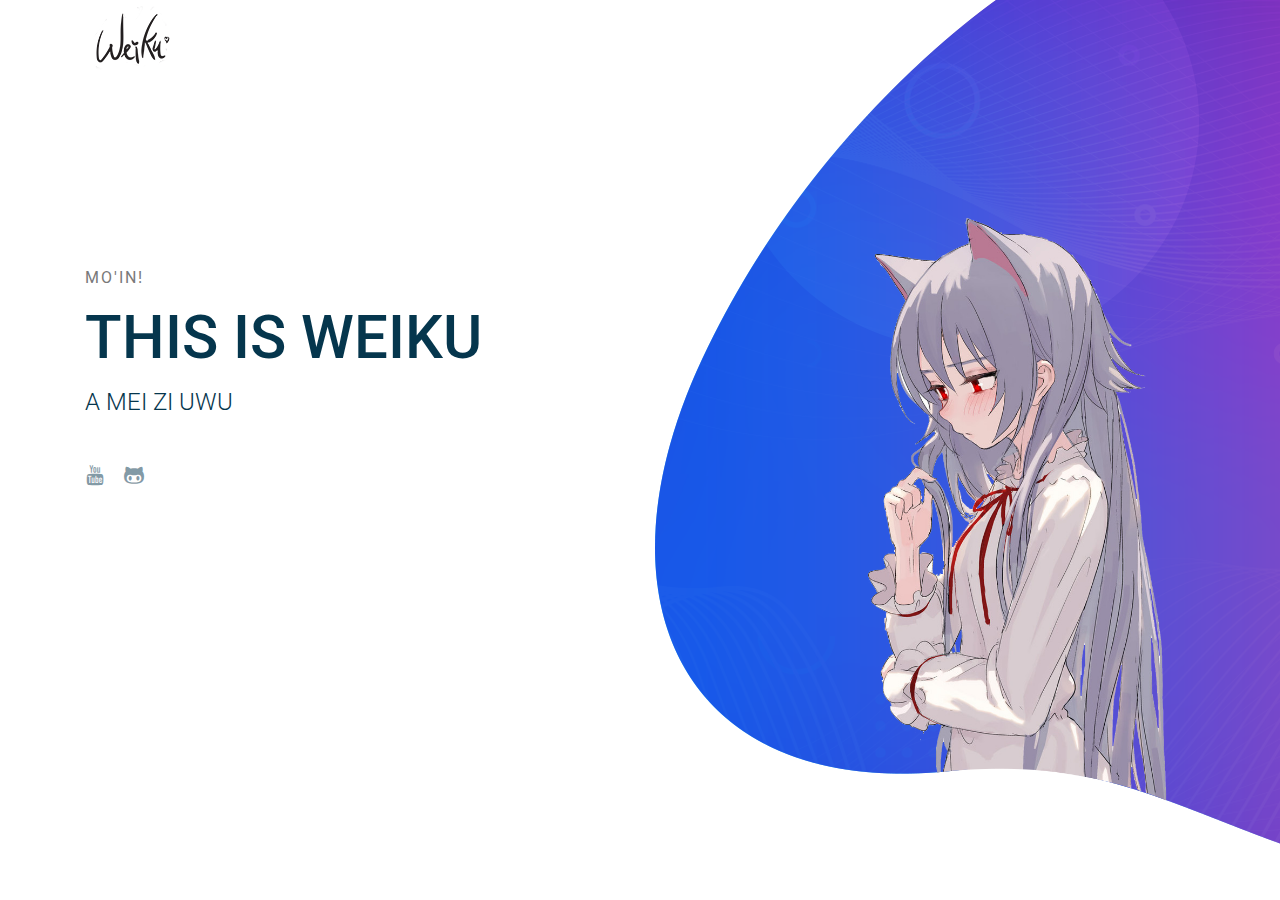
==== commit ff0d2230: "Update index.html" ====
--- a/index.html
+++ b/index.html
@@ -12,7 +12,7 @@
 	<meta property="og:url" content="https://weikuouo.tk" />
 	<meta property="og:title" content="WeiKuOuO - An Useless Person" />
 	<meta property="og:type" content="website" />
-	<meta property="og:description" content="I'm and student who come from Kaohsiung, Taiwan." />
+	<meta property="og:description" content="I'm a student who comes from Kaohsiung, Taiwan." />
 	<meta property="og:image" content="https://weikuouo.tk/img/logo.png" />
 	
 	<link rel="apple-touch-icon" sizes="198x180" href="https://weikuouo.tk/img/logo.png">
@@ -67,7 +67,7 @@
 								<a target= "_blank", href="https://github.com/WeiKuOuO"><i class="ti-github"></i></a>
 							</div>
 						</div>
-						<div class="banner_content">
+<!-- 						<div class="banner_content">
 							<h2>Ability</h2>
 							<h7>node.js</h7>
 							<div class="progressS-bar progressNODEJS-bar--normal">
@@ -81,7 +81,7 @@
 							<div class="progressS-bar progressHTML-bar--normal">
 								<div class="progressHTML-bar__bar"></div>
 							</div>
-						</div>
+						</div> -->
 					</div>
 					<div class="col-lg-4">
 						<div class="home_right_img">
@@ -94,7 +94,7 @@
 		
 	</section>
 	
-	<section class="statistics_area">
+<!-- 	<section class="statistics_area">
 		<div class="container">
 			<div class="row justify-content-lg-start justify-content-center">
 				<div class="col-lg-2 col-md-3">
@@ -117,7 +117,7 @@
 				</div>
 			</div>
 		</div>
-	</section>
+	</section> -->
 
 
 
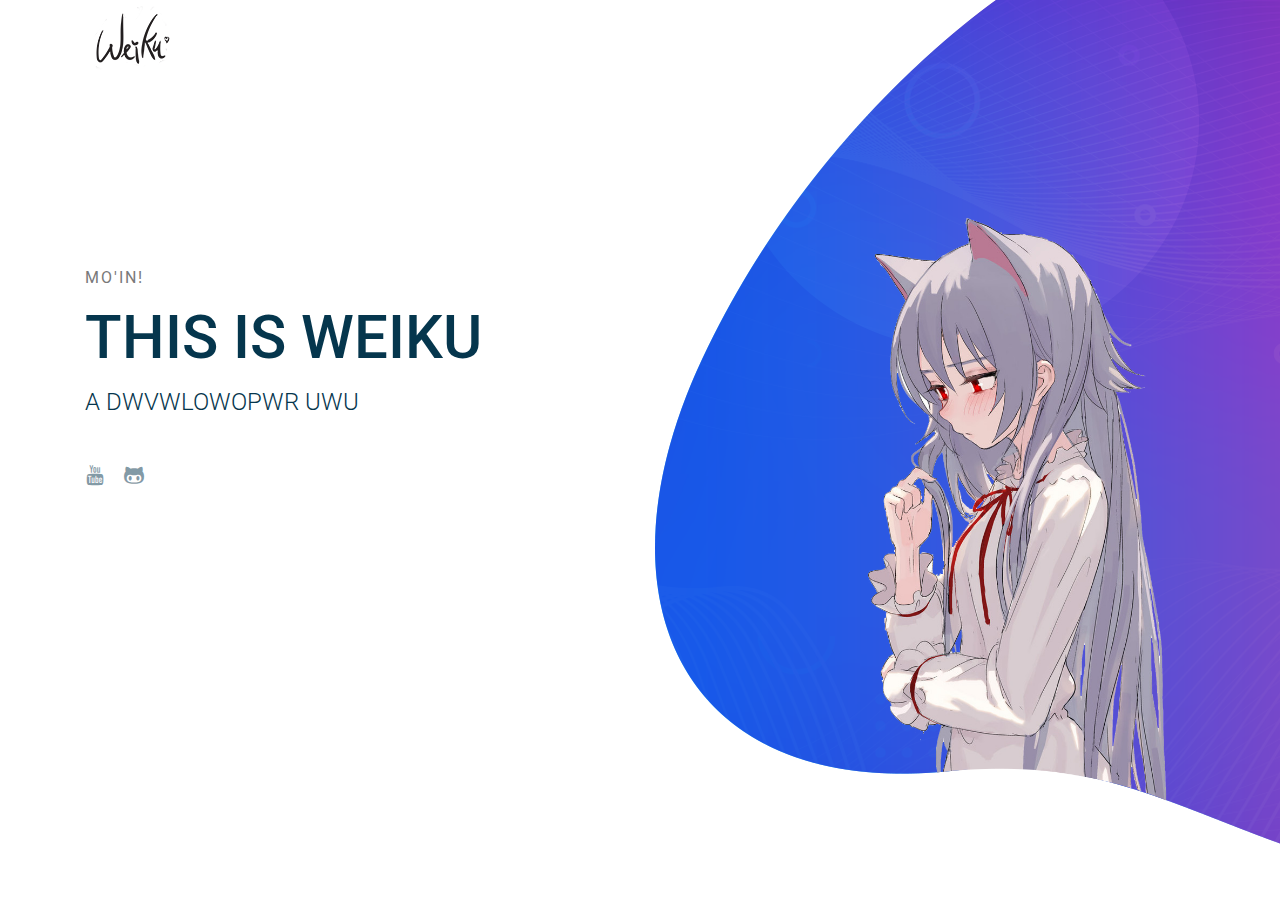
==== commit ef814f12: "Update index.html" ====
--- a/index.html
+++ b/index.html
@@ -61,7 +61,7 @@
 						<div class="banner_content">
 							<h3>Mo'in!</h3>
 							<h1 class="text-uppercase">This is Weiku</h1>
-							<h5 class="text-uppercase">A Mei zi uwu</h5>
+							<h5 class="text-uppercase">A Dwvwlowopwr uwu</h5>
 							<div class="social_icons my-5">
 								<a target= "_blank", href="https://www.youtube.com/channel/UCuER7v8bBXWcgDQYhP0sdjA?view_as=subscriber"><i class="ti-youtube"></i></a>
 								<a target= "_blank", href="https://github.com/WeiKuOuO"><i class="ti-github"></i></a>
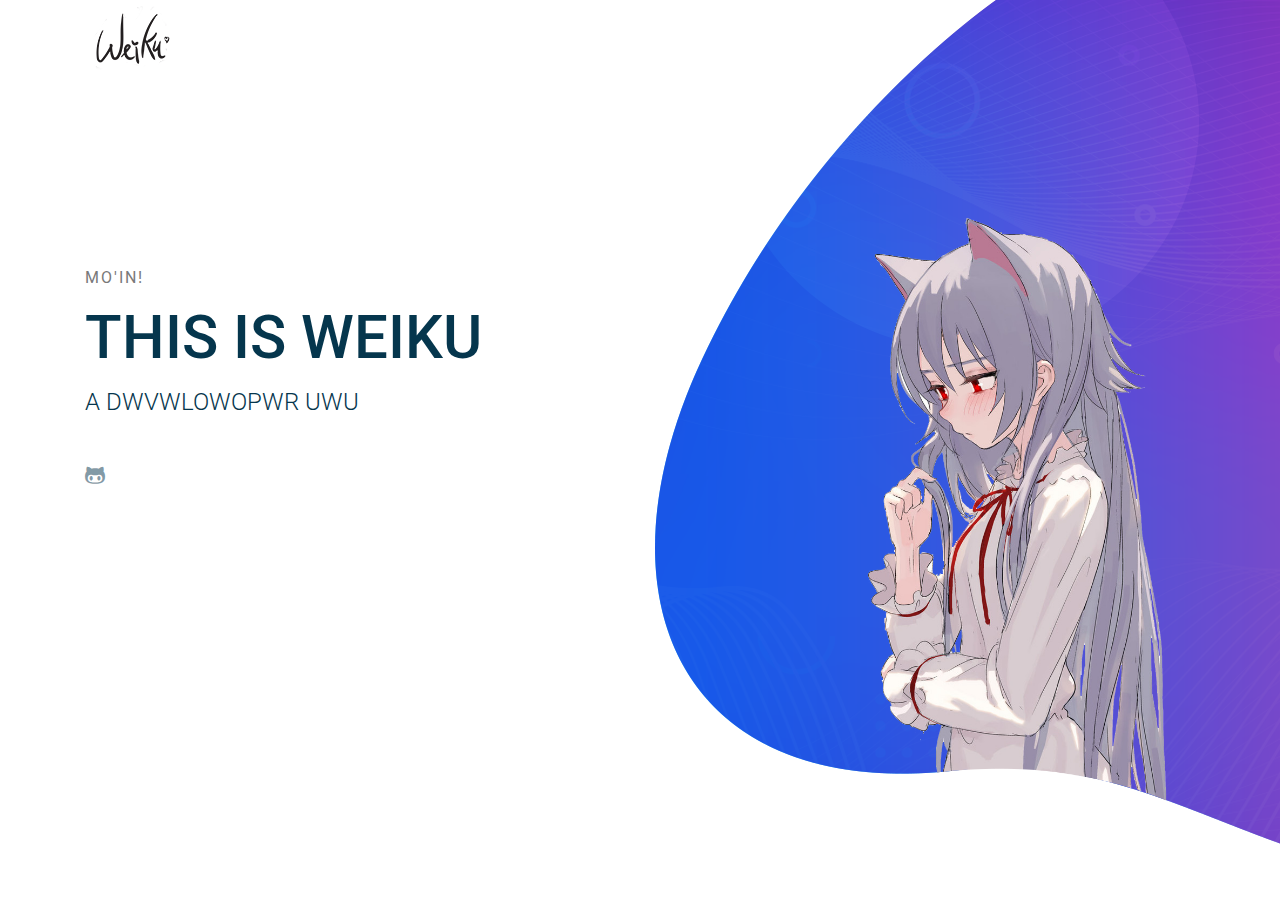
==== commit 2392b0b0: "k" ====
--- a/index.html
+++ b/index.html
@@ -63,7 +63,6 @@
 							<h1 class="text-uppercase">This is Weiku</h1>
 							<h5 class="text-uppercase">A Dwvwlowopwr uwu</h5>
 							<div class="social_icons my-5">
-								<a target= "_blank", href="https://www.youtube.com/channel/UCuER7v8bBXWcgDQYhP0sdjA?view_as=subscriber"><i class="ti-youtube"></i></a>
 								<a target= "_blank", href="https://github.com/WeiKuOuO"><i class="ti-github"></i></a>
 							</div>
 						</div>
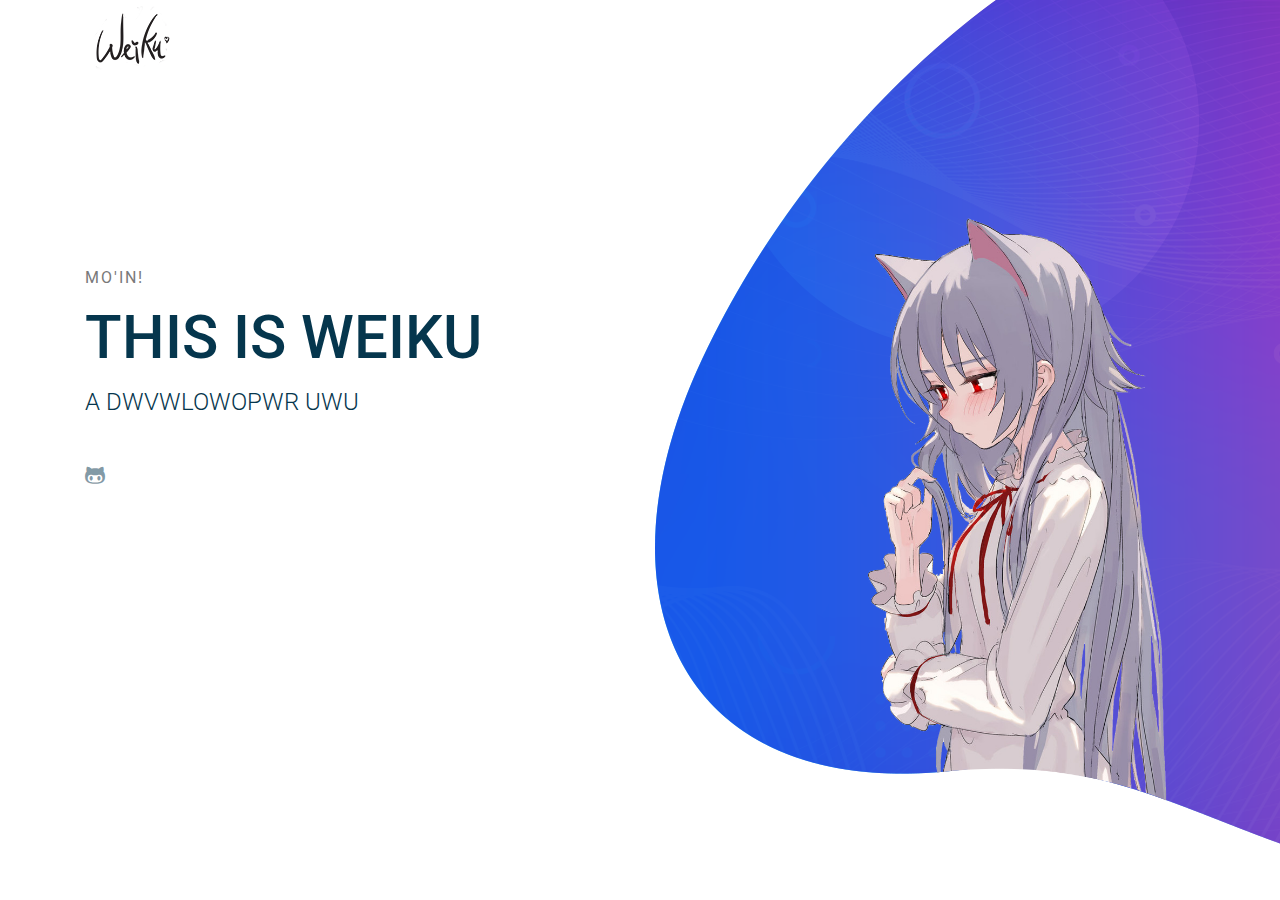
==== commit f16d1173: "Update index.html" ====
--- a/index.html
+++ b/index.html
@@ -13,7 +13,7 @@
 	<meta property="og:title" content="WeiKuOuO - An Useless Person" />
 	<meta property="og:type" content="website" />
 	<meta property="og:description" content="I'm a student who comes from Kaohsiung, Taiwan." />
-	<meta property="og:image" content="https://weikuouo.tk/img/logo.png" />
+	<meta property="og:image" content="https://weikuouo.tk/img/thumbnail.png" />
 	
 	<link rel="apple-touch-icon" sizes="198x180" href="https://weikuouo.tk/img/logo.png">
 	<link rel="shortcut icon" href="https://weikuouo.tk/img/logo.png">
